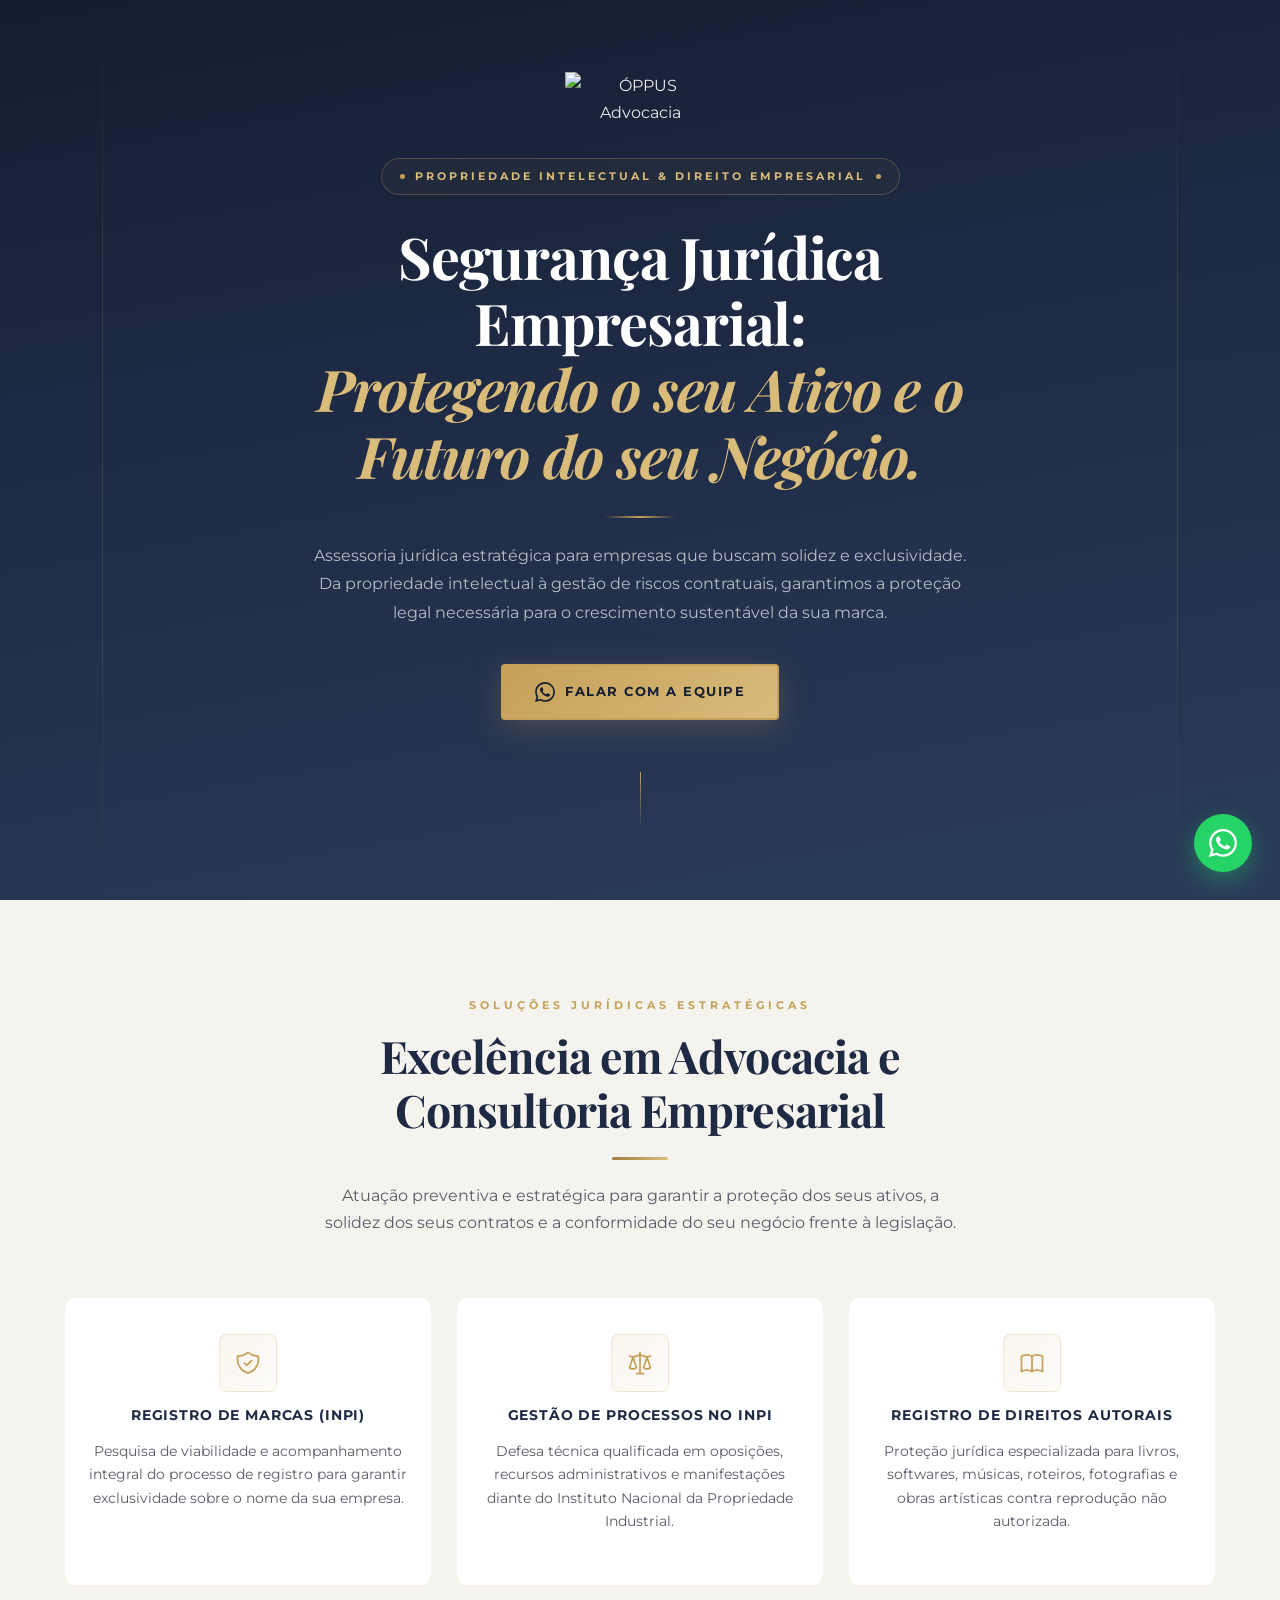
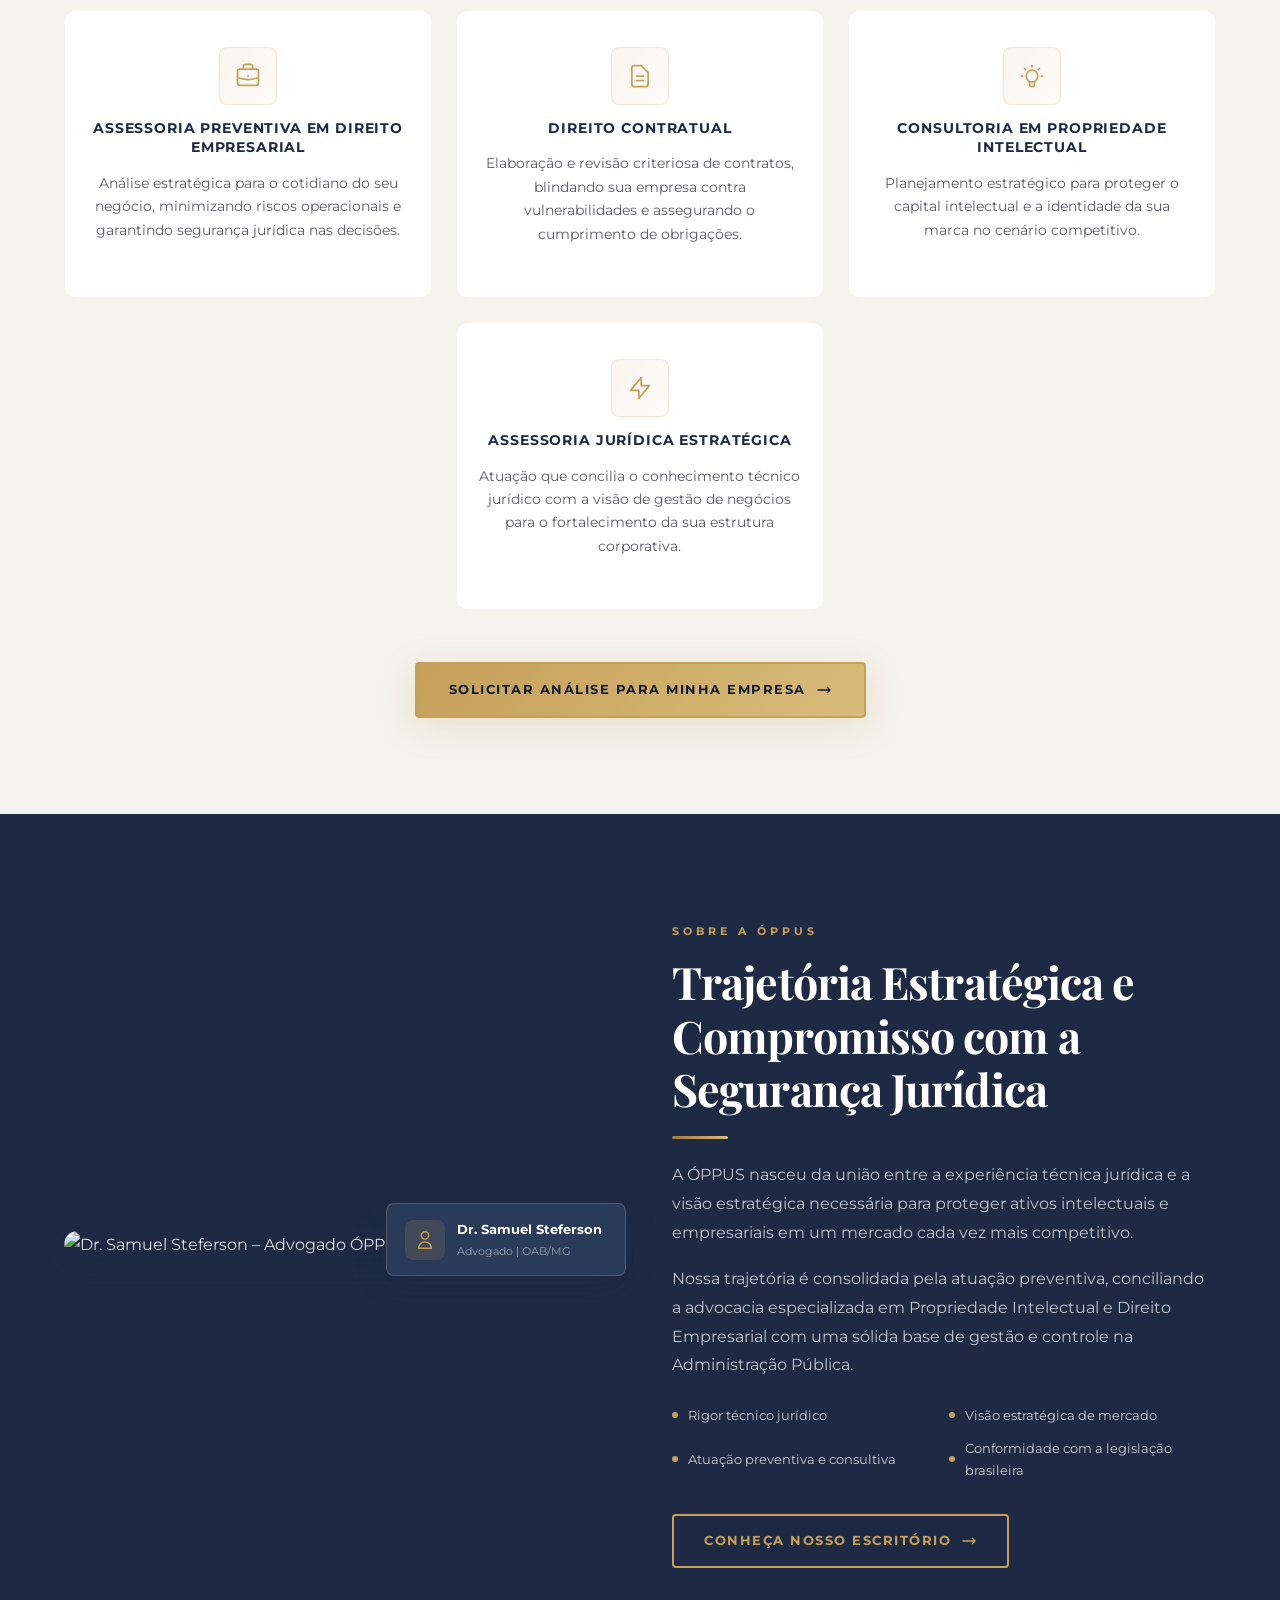
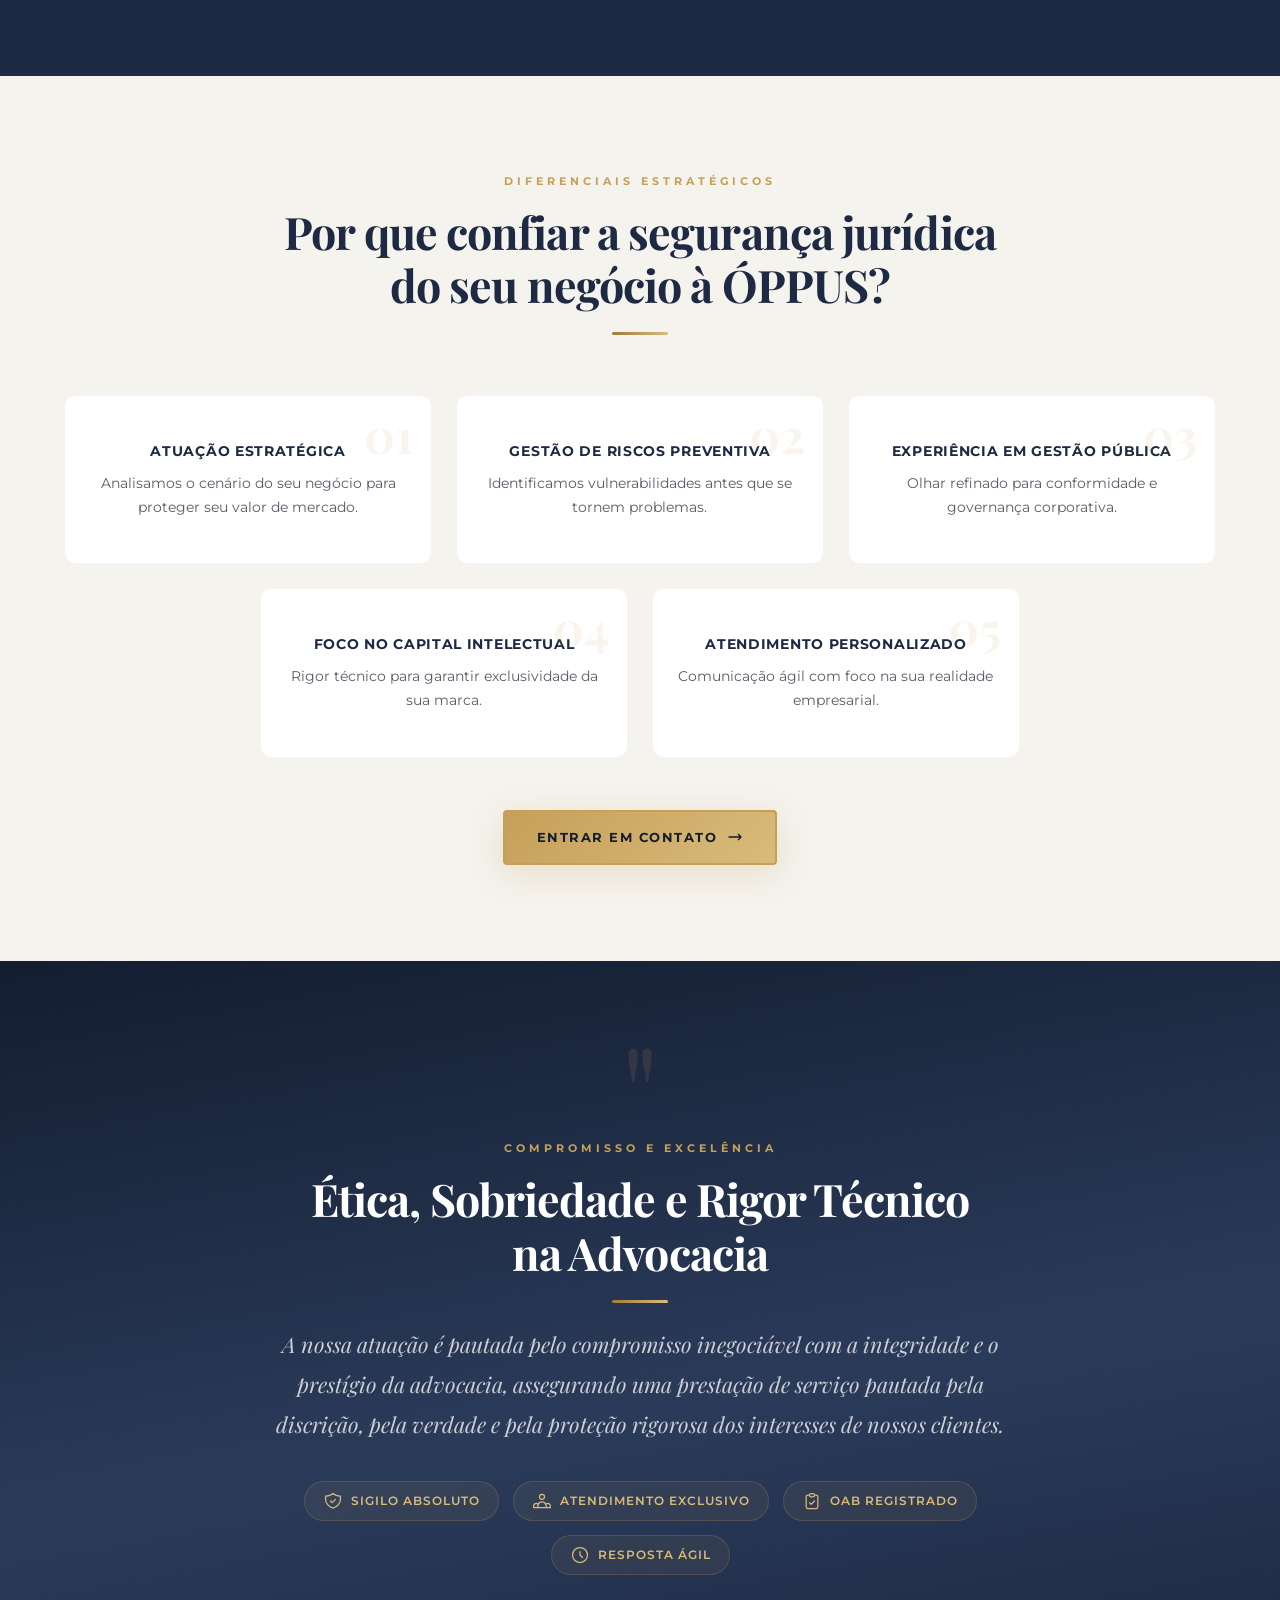
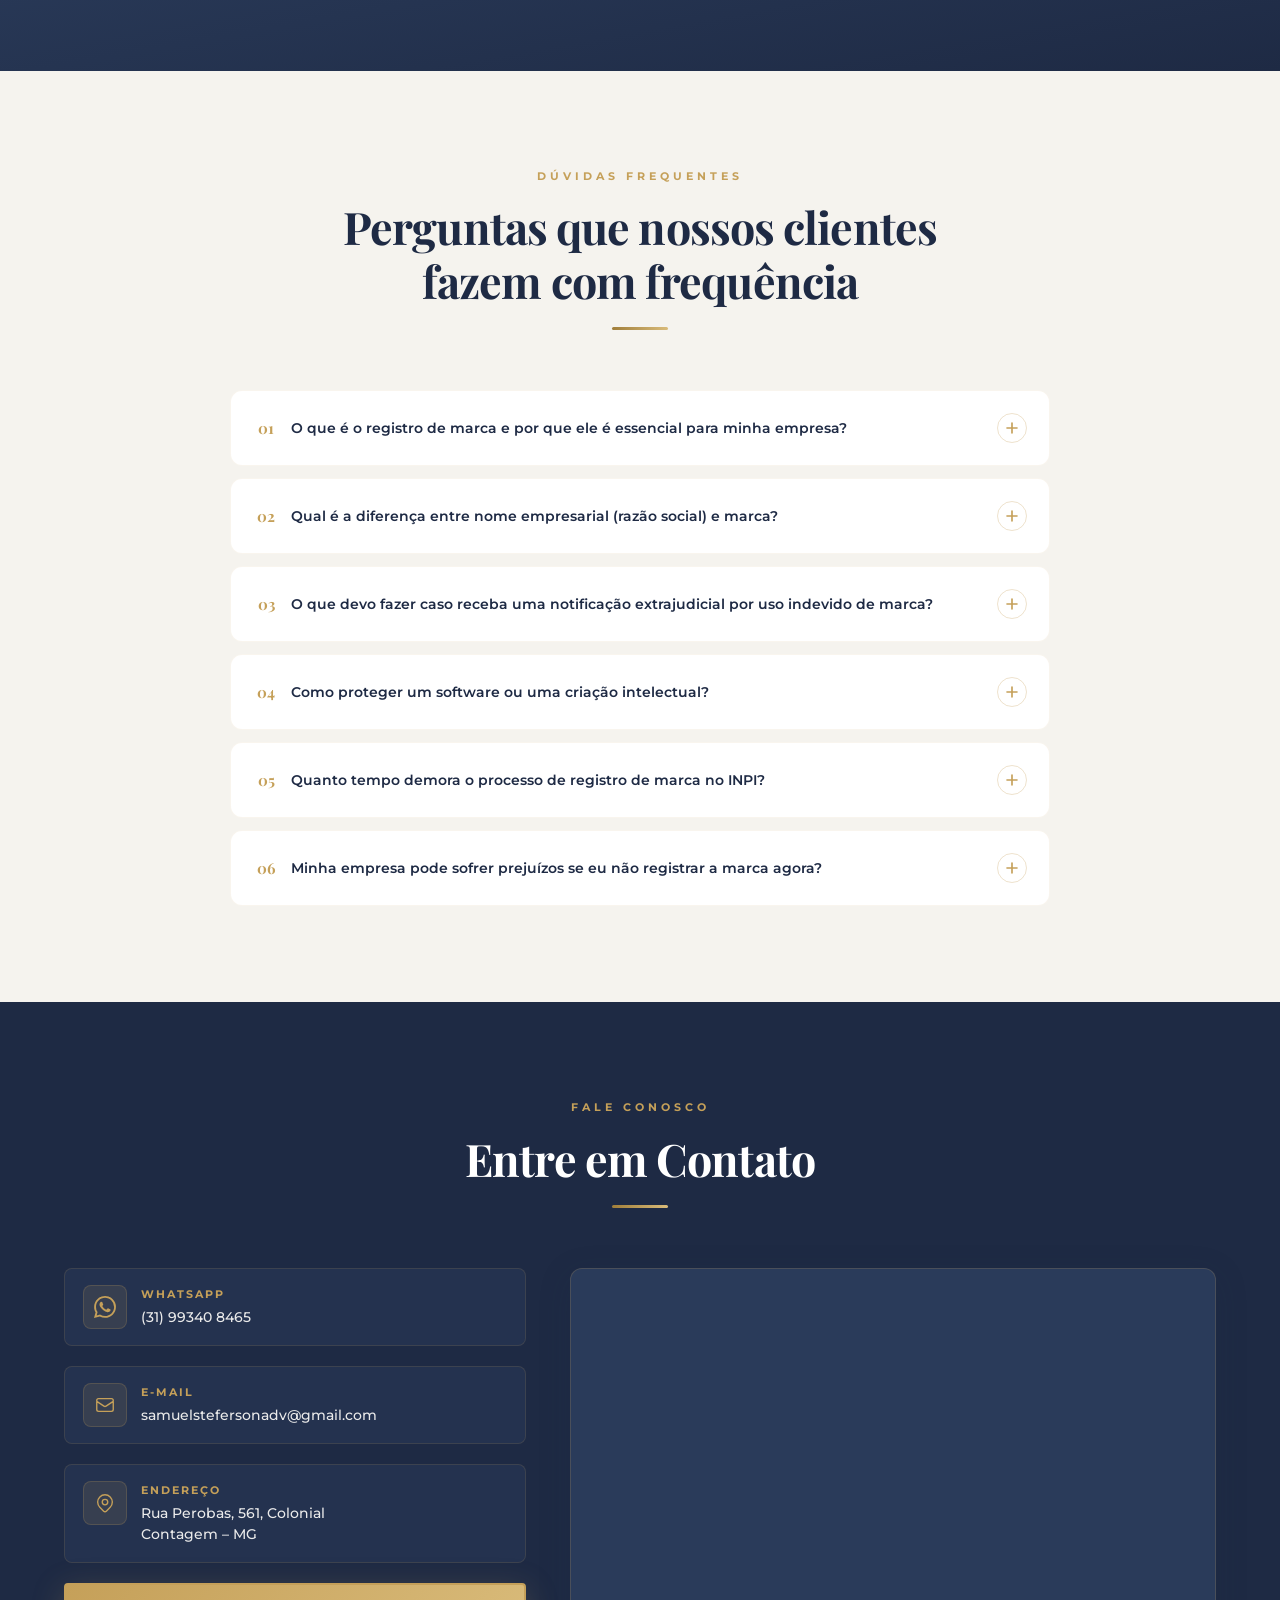
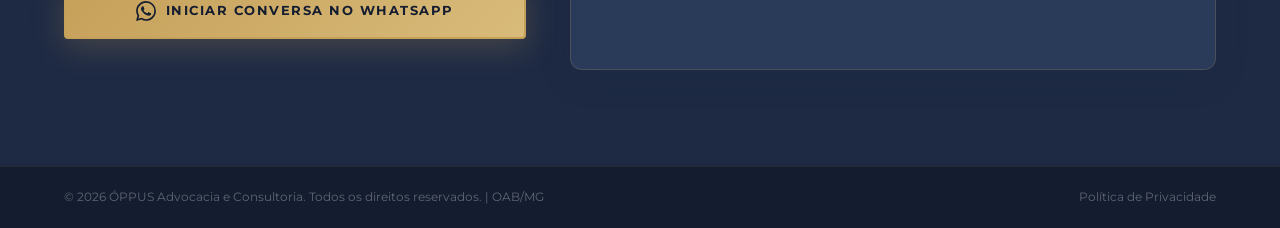
==== index.html @ d626c880 "Add files via upload" ====
<!DOCTYPE html>
<html lang="pt-BR">
<head>
    <meta charset="UTF-8">
    <meta name="viewport" content="width=device-width, initial-scale=1.0">
    <title>ÓPPUS | Advocacia e Consultoria Empresarial</title>
    <meta name="description" content="Assessoria jurídica estratégica para empresas que buscam solidez e exclusividade. Especialistas em Propriedade Intelectual, Registro de Marcas INPI e Direito Empresarial em Contagem - MG.">
    <meta name="keywords" content="advocacia empresarial, registro de marcas INPI, propriedade intelectual, direito contratual, consultoria jurídica, Contagem MG">
    <meta property="og:title" content="ÓPPUS | Advocacia e Consultoria Empresarial">
    <meta property="og:description" content="Segurança jurídica estratégica para empresas. Propriedade Intelectual, Registro de Marcas e Direito Empresarial.">
    <meta property="og:type" content="website">

    <!-- Google Fonts -->
    <link rel="preconnect" href="https://fonts.googleapis.com">
    <link rel="preconnect" href="https://fonts.gstatic.com" crossorigin>
    <link href="https://fonts.googleapis.com/css2?family=Montserrat:wght@300;400;500;600;700;800&family=Playfair+Display:ital,wght@0,400;0,600;0,700;1,400;1,600&display=swap" rel="stylesheet">

    <link rel="stylesheet" href="style.css">
</head>
<body>

    <!-- ══════════════════════════════════════════════ -->
    <!-- DOBRA 1: HERO                                  -->
    <!-- ══════════════════════════════════════════════ -->
    <section id="hero" class="hero-section">
        <!-- Animated Background Particles -->
        <div class="hero-particles">
            <span></span><span></span><span></span><span></span>
            <span></span><span></span><span></span><span></span>
        </div>

        <!-- Decorative Gold Lines -->
        <div class="hero-deco-line hero-deco-left"></div>
        <div class="hero-deco-line hero-deco-right"></div>

        <div class="hero-inner">
            <!-- Logo -->
            <div class="hero-logo-wrap" data-animate="fade-down">
                <img src="assets/logo-gold.png" alt="ÓPPUS Advocacia" class="hero-logo">
            </div>

            <!-- Badge -->
            <div class="hero-badge" data-animate="fade-up" data-delay="100">
                <span class="badge-dot"></span>
                <span>Propriedade Intelectual &amp; Direito Empresarial</span>
                <span class="badge-dot"></span>
            </div>

            <!-- Headline -->
            <h1 class="hero-headline" data-animate="fade-up" data-delay="200">
                Segurança Jurídica Empresarial:<br>
                <em>Protegendo o seu Ativo e o<br>Futuro do seu Negócio.</em>
            </h1>

            <!-- Divider -->
            <div class="hero-divider" data-animate="scale-in" data-delay="350"></div>

            <!-- Subheadline -->
            <p class="hero-sub" data-animate="fade-up" data-delay="400">
                Assessoria jurídica estratégica para empresas que buscam solidez e exclusividade. Da propriedade intelectual à gestão de riscos contratuais, garantimos a proteção legal necessária para o crescimento sustentável da sua marca.
            </p>

            <!-- CTA -->
            <div class="hero-cta-wrap" data-animate="fade-up" data-delay="550">
                <a href="https://api.whatsapp.com/send?phone=5531993408465&text=Olá,%20vim%20pelo%20Google%20e%20gostaria%20de%20falar%20com%20um%20advogado" target="_blank" rel="noopener" class="btn-primary" id="hero-cta">
                    <svg width="20" height="20" viewBox="0 0 24 24" fill="currentColor" xmlns="http://www.w3.org/2000/svg">
                        <path d="M17.472 14.382c-.297-.149-1.758-.867-2.03-.967-.273-.099-.471-.148-.67.15-.197.297-.767.966-.94 1.164-.173.199-.347.223-.644.075-.297-.15-1.255-.463-2.39-1.475-.883-.788-1.48-1.761-1.653-2.059-.173-.297-.018-.458.13-.606.134-.133.298-.347.446-.52.149-.174.198-.298.298-.497.099-.198.05-.371-.025-.52-.075-.149-.669-1.612-.916-2.207-.242-.579-.487-.5-.669-.51-.173-.008-.371-.01-.57-.01-.198 0-.52.074-.792.372-.272.297-1.04 1.016-1.04 2.479 0 1.462 1.065 2.875 1.213 3.074.149.198 2.096 3.2 5.077 4.487.709.306 1.262.489 1.694.625.712.227 1.36.195 1.871.118.571-.085 1.758-.719 2.006-1.413.248-.694.248-1.289.173-1.413-.074-.124-.272-.198-.57-.347m-5.421 7.403h-.004a9.87 9.87 0 01-5.031-1.378l-.361-.214-3.741.982.998-3.648-.235-.374a9.86 9.86 0 01-1.51-5.26c.001-5.45 4.436-9.884 9.888-9.884 2.64 0 5.122 1.03 6.988 2.898a9.825 9.825 0 012.893 6.994c-.003 5.45-4.437 9.884-9.885 9.884m8.413-18.297A11.815 11.815 0 0012.05 0C5.495 0 .16 5.335.157 11.892c0 2.096.547 4.142 1.588 5.945L0 24l6.335-1.662c1.746.953 3.71 1.458 5.705 1.459h.005c6.554 0 11.89-5.335 11.893-11.893a11.821 11.821 0 00-3.48-8.413z"/>
                    </svg>
                    Falar com a equipe
                </a>
            </div>

            <!-- Scroll Indicator -->
            <div class="scroll-indicator" data-animate="fade-up" data-delay="700">
                <div class="scroll-line"></div>
            </div>
        </div>
    </section>

    <!-- ══════════════════════════════════════════════ -->
    <!-- DOBRA 2: SOLUÇÕES JURÍDICAS                   -->
    <!-- ══════════════════════════════════════════════ -->
    <section id="solucoes" class="section-light">
        <div class="container">
            <div class="section-header" data-animate="fade-up">
                <p class="section-eyebrow">Soluções Jurídicas Estratégicas</p>
                <h2 class="section-title dark">Excelência em Advocacia e<br>Consultoria Empresarial</h2>
                <div class="gold-bar centered"></div>
                <p class="section-subtitle dark">
                    Atuação preventiva e estratégica para garantir a proteção dos seus ativos, a solidez dos seus contratos e a conformidade do seu negócio frente à legislação.
                </p>
            </div>

            <div class="cards-grid" data-animate="stagger">
                <!-- Card 1 -->
                <div class="service-card" data-animate="fade-up">
                    <div class="card-icon-wrap">
                        <svg width="28" height="28" viewBox="0 0 24 24" fill="none" stroke="currentColor" stroke-width="1.5">
                            <path stroke-linecap="round" stroke-linejoin="round" d="M9 12l2 2 4-4m5.618-4.016A11.955 11.955 0 0112 2.944a11.955 11.955 0 01-8.618 3.04A12.02 12.02 0 003 9c0 5.591 3.824 10.29 9 11.622 5.176-1.332 9-6.03 9-11.622 0-1.042-.133-2.052-.382-3.016z"/>
                        </svg>
                    </div>
                    <h3 class="card-title">Registro de Marcas (INPI)</h3>
                    <p class="card-text">Pesquisa de viabilidade e acompanhamento integral do processo de registro para garantir exclusividade sobre o nome da sua empresa.</p>
                    <div class="card-footer-line"></div>
                </div>

                <!-- Card 2 -->
                <div class="service-card" data-animate="fade-up">
                    <div class="card-icon-wrap">
                        <svg width="28" height="28" viewBox="0 0 24 24" fill="none" stroke="currentColor" stroke-width="1.5">
                            <path stroke-linecap="round" stroke-linejoin="round" d="M3 6l3 1m0 0l-3 9a5.002 5.002 0 006.001 0M6 7l3 9M6 7l6-2m6 2l3-1m-3 1l-3 9a5.002 5.002 0 006.001 0M18 7l3 9m-3-9l-6-2m0-2v2m0 16V5m0 16H9m3 0h3"/>
                        </svg>
                    </div>
                    <h3 class="card-title">Gestão de Processos no INPI</h3>
                    <p class="card-text">Defesa técnica qualificada em oposições, recursos administrativos e manifestações diante do Instituto Nacional da Propriedade Industrial.</p>
                    <div class="card-footer-line"></div>
                </div>

                <!-- Card 3 -->
                <div class="service-card" data-animate="fade-up">
                    <div class="card-icon-wrap">
                        <svg width="28" height="28" viewBox="0 0 24 24" fill="none" stroke="currentColor" stroke-width="1.5">
                            <path stroke-linecap="round" stroke-linejoin="round" d="M12 6.253v13m0-13C10.832 5.477 9.246 5 7.5 5S4.168 5.477 3 6.253v13C4.168 18.477 5.754 18 7.5 18s3.332.477 4.5 1.253m0-13C13.168 5.477 14.754 5 16.5 5c1.747 0 3.332.477 4.5 1.253v13C19.832 18.477 18.247 18 16.5 18c-1.746 0-3.332.477-4.5 1.253"/>
                        </svg>
                    </div>
                    <h3 class="card-title">Registro de Direitos Autorais</h3>
                    <p class="card-text">Proteção jurídica especializada para livros, softwares, músicas, roteiros, fotografias e obras artísticas contra reprodução não autorizada.</p>
                    <div class="card-footer-line"></div>
                </div>

                <!-- Card 4 -->
                <div class="service-card" data-animate="fade-up">
                    <div class="card-icon-wrap">
                        <svg width="28" height="28" viewBox="0 0 24 24" fill="none" stroke="currentColor" stroke-width="1.5">
                            <path stroke-linecap="round" stroke-linejoin="round" d="M21 13.255A23.931 23.931 0 0112 15c-3.183 0-6.22-.62-9-1.745M16 6V4a2 2 0 00-2-2h-4a2 2 0 00-2 2v2m4 6h.01M5 20h14a2 2 0 002-2V8a2 2 0 00-2-2H5a2 2 0 00-2 2v10a2 2 0 002 2z"/>
                        </svg>
                    </div>
                    <h3 class="card-title">Assessoria Preventiva em Direito Empresarial</h3>
                    <p class="card-text">Análise estratégica para o cotidiano do seu negócio, minimizando riscos operacionais e garantindo segurança jurídica nas decisões.</p>
                    <div class="card-footer-line"></div>
                </div>

                <!-- Card 5 -->
                <div class="service-card" data-animate="fade-up">
                    <div class="card-icon-wrap">
                        <svg width="28" height="28" viewBox="0 0 24 24" fill="none" stroke="currentColor" stroke-width="1.5">
                            <path stroke-linecap="round" stroke-linejoin="round" d="M9 12h6m-6 4h6m2 5H7a2 2 0 01-2-2V5a2 2 0 012-2h5.586a1 1 0 01.707.293l5.414 5.414a1 1 0 01.293.707V19a2 2 0 01-2 2z"/>
                        </svg>
                    </div>
                    <h3 class="card-title">Direito Contratual</h3>
                    <p class="card-text">Elaboração e revisão criteriosa de contratos, blindando sua empresa contra vulnerabilidades e assegurando o cumprimento de obrigações.</p>
                    <div class="card-footer-line"></div>
                </div>

                <!-- Card 6 -->
                <div class="service-card" data-animate="fade-up">
                    <div class="card-icon-wrap">
                        <svg width="28" height="28" viewBox="0 0 24 24" fill="none" stroke="currentColor" stroke-width="1.5">
                            <path stroke-linecap="round" stroke-linejoin="round" d="M9.663 17h4.673M12 3v1m6.364 1.636l-.707.707M21 12h-1M4 12H3m3.343-5.657l-.707-.707m2.828 9.9a5 5 0 117.072 0l-.548.547A3.374 3.374 0 0014 18.469V19a2 2 0 11-4 0v-.531c0-.895-.356-1.754-.988-2.386l-.548-.547z"/>
                        </svg>
                    </div>
                    <h3 class="card-title">Consultoria em Propriedade Intelectual</h3>
                    <p class="card-text">Planejamento estratégico para proteger o capital intelectual e a identidade da sua marca no cenário competitivo.</p>
                    <div class="card-footer-line"></div>
                </div>

                <!-- Card 7 -->
                <div class="service-card service-card--wide" data-animate="fade-up">
                    <div class="card-icon-wrap">
                        <svg width="28" height="28" viewBox="0 0 24 24" fill="none" stroke="currentColor" stroke-width="1.5">
                            <path stroke-linecap="round" stroke-linejoin="round" d="M13 10V3L4 14h7v7l9-11h-7z"/>
                        </svg>
                    </div>
                    <h3 class="card-title">Assessoria Jurídica Estratégica</h3>
                    <p class="card-text">Atuação que concilia o conhecimento técnico jurídico com a visão de gestão de negócios para o fortalecimento da sua estrutura corporativa.</p>
                    <div class="card-footer-line"></div>
                </div>
            </div>

            <!-- CTA -->
            <div class="section-cta" data-animate="fade-up">
                <a href="https://api.whatsapp.com/send?phone=5531993408465&text=Olá,%20vim%20pelo%20Google%20e%20gostaria%20de%20falar%20com%20um%20advogado" target="_blank" rel="noopener" class="btn-primary" id="solucoes-cta">
                    Solicitar análise para minha empresa
                    <svg width="16" height="16" viewBox="0 0 24 24" fill="none" stroke="currentColor" stroke-width="2">
                        <path stroke-linecap="round" stroke-linejoin="round" d="M17 8l4 4m0 0l-4 4m4-4H3"/>
                    </svg>
                </a>
            </div>
        </div>
    </section>

    <!-- ══════════════════════════════════════════════ -->
    <!-- DOBRA 3: SOBRE A ÓPPUS                        -->
    <!-- ══════════════════════════════════════════════ -->
    <section id="sobre" class="section-dark">
        <div class="container">
            <div class="about-grid">
                <!-- Image Column -->
                <div class="about-image-col" data-animate="fade-right">
                    <div class="about-image-frame">
                        <img src="assets/advogado.jpeg" alt="Dr. Samuel Steferson – Advogado ÓPPUS" class="about-image">
                        <div class="about-image-overlay"></div>
                        <!-- Gold corner decorations -->
                        <div class="corner-deco corner-tl"></div>
                        <div class="corner-deco corner-br"></div>
                    </div>
                    <!-- Floating stat card -->
                    <div class="about-stat-card">
                        <div class="stat-icon">
                            <svg width="22" height="22" viewBox="0 0 24 24" fill="none" stroke="currentColor" stroke-width="1.5">
                                <path stroke-linecap="round" stroke-linejoin="round" d="M16 7a4 4 0 11-8 0 4 4 0 018 0zM12 14a7 7 0 00-7 7h14a7 7 0 00-7-7z"/>
                            </svg>
                        </div>
                        <div>
                            <strong>Dr. Samuel Steferson</strong>
                            <span>Advogado | OAB/MG</span>
                        </div>
                    </div>
                </div>

                <!-- Text Column -->
                <div class="about-text-col" data-animate="fade-left">
                    <p class="section-eyebrow gold">Sobre a ÓPPUS</p>
                    <h2 class="section-title light">Trajetória Estratégica e Compromisso com a Segurança Jurídica</h2>
                    <div class="gold-bar"></div>
                    <p class="body-text light">
                        A ÓPPUS nasceu da união entre a experiência técnica jurídica e a visão estratégica necessária para proteger ativos intelectuais e empresariais em um mercado cada vez mais competitivo.
                    </p>
                    <p class="body-text light">
                        Nossa trajetória é consolidada pela atuação preventiva, conciliando a advocacia especializada em Propriedade Intelectual e Direito Empresarial com uma sólida base de gestão e controle na Administração Pública.
                    </p>

                    <!-- Pillars -->
                    <div class="about-pillars">
                        <div class="pillar-item">
                            <div class="pillar-dot"></div>
                            <span>Rigor técnico jurídico</span>
                        </div>
                        <div class="pillar-item">
                            <div class="pillar-dot"></div>
                            <span>Visão estratégica de mercado</span>
                        </div>
                        <div class="pillar-item">
                            <div class="pillar-dot"></div>
                            <span>Atuação preventiva e consultiva</span>
                        </div>
                        <div class="pillar-item">
                            <div class="pillar-dot"></div>
                            <span>Conformidade com a legislação brasileira</span>
                        </div>
                    </div>

                    <a href="https://api.whatsapp.com/send?phone=5531993408465&text=Olá,%20vim%20pelo%20Google%20e%20gostaria%20de%20falar%20com%20um%20advogado" target="_blank" rel="noopener" class="btn-outline" id="sobre-cta">
                        Conheça nosso escritório
                        <svg width="16" height="16" viewBox="0 0 24 24" fill="none" stroke="currentColor" stroke-width="2">
                            <path stroke-linecap="round" stroke-linejoin="round" d="M17 8l4 4m0 0l-4 4m4-4H3"/>
                        </svg>
                    </a>
                </div>
            </div>
        </div>
    </section>

    <!-- ══════════════════════════════════════════════ -->
    <!-- DOBRA 4: DIFERENCIAIS                         -->
    <!-- ══════════════════════════════════════════════ -->
    <section id="diferenciais" class="section-light">
        <div class="container">
            <div class="section-header" data-animate="fade-up">
                <p class="section-eyebrow">Diferenciais Estratégicos</p>
                <h2 class="section-title dark">Por que confiar a segurança jurídica<br>do seu negócio à ÓPPUS?</h2>
                <div class="gold-bar centered"></div>
            </div>

            <div class="diff-grid" data-animate="stagger">
                <div class="diff-card" data-animate="fade-up">
                    <div class="diff-number">01</div>
                    <div class="diff-content">
                        <h3 class="diff-title">Atuação Estratégica</h3>
                        <p class="diff-text">Analisamos o cenário do seu negócio para proteger seu valor de mercado.</p>
                    </div>
                    <div class="diff-bar"></div>
                </div>

                <div class="diff-card" data-animate="fade-up">
                    <div class="diff-number">02</div>
                    <div class="diff-content">
                        <h3 class="diff-title">Gestão de Riscos Preventiva</h3>
                        <p class="diff-text">Identificamos vulnerabilidades antes que se tornem problemas.</p>
                    </div>
                    <div class="diff-bar"></div>
                </div>

                <div class="diff-card" data-animate="fade-up">
                    <div class="diff-number">03</div>
                    <div class="diff-content">
                        <h3 class="diff-title">Experiência em Gestão Pública</h3>
                        <p class="diff-text">Olhar refinado para conformidade e governança corporativa.</p>
                    </div>
                    <div class="diff-bar"></div>
                </div>

                <div class="diff-card" data-animate="fade-up">
                    <div class="diff-number">04</div>
                    <div class="diff-content">
                        <h3 class="diff-title">Foco no Capital Intelectual</h3>
                        <p class="diff-text">Rigor técnico para garantir exclusividade da sua marca.</p>
                    </div>
                    <div class="diff-bar"></div>
                </div>

                <div class="diff-card" data-animate="fade-up">
                    <div class="diff-number">05</div>
                    <div class="diff-content">
                        <h3 class="diff-title">Atendimento Personalizado</h3>
                        <p class="diff-text">Comunicação ágil com foco na sua realidade empresarial.</p>
                    </div>
                    <div class="diff-bar"></div>
                </div>
            </div>

            <div class="section-cta" data-animate="fade-up">
                <a href="https://api.whatsapp.com/send?phone=5531993408465&text=Olá,%20vim%20pelo%20Google%20e%20gostaria%20de%20falar%20com%20um%20advogado" target="_blank" rel="noopener" class="btn-primary" id="diff-cta">
                    Entrar em contato
                    <svg width="16" height="16" viewBox="0 0 24 24" fill="none" stroke="currentColor" stroke-width="2">
                        <path stroke-linecap="round" stroke-linejoin="round" d="M17 8l4 4m0 0l-4 4m4-4H3"/>
                    </svg>
                </a>
            </div>
        </div>
    </section>

    <!-- ══════════════════════════════════════════════ -->
    <!-- DOBRA 5: COMPROMISSO                          -->
    <!-- ══════════════════════════════════════════════ -->
    <section id="compromisso" class="section-dark section-compromisso">
        <div class="compromisso-bg-deco">
            <img src="assets/logo-gold.png" alt="" class="compromisso-watermark" aria-hidden="true">
        </div>
        <div class="container">
            <div class="compromisso-inner" data-animate="fade-up">
                <div class="quote-marks">"</div>
                <p class="section-eyebrow gold">Compromisso e Excelência</p>
                <h2 class="section-title light">Ética, Sobriedade e Rigor Técnico<br>na Advocacia</h2>
                <div class="gold-bar centered"></div>
                <p class="compromisso-quote">
                    A nossa atuação é pautada pelo compromisso inegociável com a integridade e o prestígio da advocacia, assegurando uma prestação de serviço pautada pela discrição, pela verdade e pela proteção rigorosa dos interesses de nossos clientes.
                </p>

                <!-- Trust Badges -->
                <div class="trust-badges">
                    <div class="trust-badge">
                        <svg width="20" height="20" viewBox="0 0 24 24" fill="none" stroke="currentColor" stroke-width="1.5">
                            <path stroke-linecap="round" stroke-linejoin="round" d="M9 12l2 2 4-4m5.618-4.016A11.955 11.955 0 0112 2.944a11.955 11.955 0 01-8.618 3.04A12.02 12.02 0 003 9c0 5.591 3.824 10.29 9 11.622 5.176-1.332 9-6.03 9-11.622 0-1.042-.133-2.052-.382-3.016z"/>
                        </svg>
                        <span>Sigilo Absoluto</span>
                    </div>
                    <div class="trust-badge">
                        <svg width="20" height="20" viewBox="0 0 24 24" fill="none" stroke="currentColor" stroke-width="1.5">
                            <path stroke-linecap="round" stroke-linejoin="round" d="M17 20h5v-2a3 3 0 00-5.356-1.857M17 20H7m10 0v-2c0-.656-.126-1.283-.356-1.857M7 20H2v-2a3 3 0 015.356-1.857M7 20v-2c0-.656.126-1.283.356-1.857m0 0a5.002 5.002 0 019.288 0M15 7a3 3 0 11-6 0 3 3 0 016 0z"/>
                        </svg>
                        <span>Atendimento Exclusivo</span>
                    </div>
                    <div class="trust-badge">
                        <svg width="20" height="20" viewBox="0 0 24 24" fill="none" stroke="currentColor" stroke-width="1.5">
                            <path stroke-linecap="round" stroke-linejoin="round" d="M9 5H7a2 2 0 00-2 2v12a2 2 0 002 2h10a2 2 0 002-2V7a2 2 0 00-2-2h-2M9 5a2 2 0 002 2h2a2 2 0 002-2M9 5a2 2 0 012-2h2a2 2 0 012 2m-6 9l2 2 4-4"/>
                        </svg>
                        <span>OAB Registrado</span>
                    </div>
                    <div class="trust-badge">
                        <svg width="20" height="20" viewBox="0 0 24 24" fill="none" stroke="currentColor" stroke-width="1.5">
                            <path stroke-linecap="round" stroke-linejoin="round" d="M12 8v4l3 3m6-3a9 9 0 11-18 0 9 9 0 0118 0z"/>
                        </svg>
                        <span>Resposta Ágil</span>
                    </div>
                </div>
            </div>
        </div>
    </section>

    <!-- ══════════════════════════════════════════════ -->
    <!-- DOBRA 6: FAQ                                   -->
    <!-- ══════════════════════════════════════════════ -->
    <section id="faq" class="section-light">
        <div class="container">
            <div class="section-header" data-animate="fade-up">
                <p class="section-eyebrow">Dúvidas Frequentes</p>
                <h2 class="section-title dark">Perguntas que nossos clientes<br>fazem com frequência</h2>
                <div class="gold-bar centered"></div>
            </div>

            <div class="faq-layout" data-animate="fade-up">
                <div class="faq-list">
                    <!-- FAQ 1 -->
                    <div class="faq-item" id="faq-1">
                        <button class="faq-trigger" aria-expanded="false" aria-controls="faq-body-1">
                            <span class="faq-num">01</span>
                            <span class="faq-question">O que é o registro de marca e por que ele é essencial para minha empresa?</span>
                            <span class="faq-icon" aria-hidden="true">
                                <svg width="20" height="20" viewBox="0 0 24 24" fill="none" stroke="currentColor" stroke-width="2">
                                    <path stroke-linecap="round" stroke-linejoin="round" d="M12 6v12m6-6H6"/>
                                </svg>
                            </span>
                        </button>
                        <div class="faq-body" id="faq-body-1" role="region">
                            <p>O registro de marca no INPI é a única forma de garantir a propriedade exclusiva do seu nome ou logotipo, evitando que terceiros utilizem a sua marca indevidamente e trazendo segurança jurídica para o seu negócio.</p>
                        </div>
                    </div>

                    <!-- FAQ 2 -->
                    <div class="faq-item" id="faq-2">
                        <button class="faq-trigger" aria-expanded="false" aria-controls="faq-body-2">
                            <span class="faq-num">02</span>
                            <span class="faq-question">Qual é a diferença entre nome empresarial (razão social) e marca?</span>
                            <span class="faq-icon" aria-hidden="true">
                                <svg width="20" height="20" viewBox="0 0 24 24" fill="none" stroke="currentColor" stroke-width="2">
                                    <path stroke-linecap="round" stroke-linejoin="round" d="M12 6v12m6-6H6"/>
                                </svg>
                            </span>
                        </button>
                        <div class="faq-body" id="faq-body-2" role="region">
                            <p>O nome empresarial protege sua empresa como entidade na Junta Comercial, mas não garante exclusividade sobre o uso do nome como marca de produtos ou serviços. O registro no INPI é o que confere o direito de uso exclusivo em todo o território nacional.</p>
                        </div>
                    </div>

                    <!-- FAQ 3 -->
                    <div class="faq-item" id="faq-3">
                        <button class="faq-trigger" aria-expanded="false" aria-controls="faq-body-3">
                            <span class="faq-num">03</span>
                            <span class="faq-question">O que devo fazer caso receba uma notificação extrajudicial por uso indevido de marca?</span>
                            <span class="faq-icon" aria-hidden="true">
                                <svg width="20" height="20" viewBox="0 0 24 24" fill="none" stroke="currentColor" stroke-width="2">
                                    <path stroke-linecap="round" stroke-linejoin="round" d="M12 6v12m6-6H6"/>
                                </svg>
                            </span>
                        </button>
                        <div class="faq-body" id="faq-body-3" role="region">
                            <p>É fundamental buscar uma análise técnica imediata de um advogado especialista em Propriedade Intelectual. A defesa estratégica é crucial para avaliar a viabilidade do registro e definir os próximos passos, evitando danos financeiros ou a perda da marca.</p>
                        </div>
                    </div>

                    <!-- FAQ 4 -->
                    <div class="faq-item" id="faq-4">
                        <button class="faq-trigger" aria-expanded="false" aria-controls="faq-body-4">
                            <span class="faq-num">04</span>
                            <span class="faq-question">Como proteger um software ou uma criação intelectual?</span>
                            <span class="faq-icon" aria-hidden="true">
                                <svg width="20" height="20" viewBox="0 0 24 24" fill="none" stroke="currentColor" stroke-width="2">
                                    <path stroke-linecap="round" stroke-linejoin="round" d="M12 6v12m6-6H6"/>
                                </svg>
                            </span>
                        </button>
                        <div class="faq-body" id="faq-body-4" role="region">
                            <p>Além do registro de marcas, oferecemos assessoria para o registro de direitos autorais de obras artísticas, softwares e outros ativos intangíveis, garantindo que a sua inovação esteja legalmente protegida.</p>
                        </div>
                    </div>

                    <!-- FAQ 5 -->
                    <div class="faq-item" id="faq-5">
                        <button class="faq-trigger" aria-expanded="false" aria-controls="faq-body-5">
                            <span class="faq-num">05</span>
                            <span class="faq-question">Quanto tempo demora o processo de registro de marca no INPI?</span>
                            <span class="faq-icon" aria-hidden="true">
                                <svg width="20" height="20" viewBox="0 0 24 24" fill="none" stroke="currentColor" stroke-width="2">
                                    <path stroke-linecap="round" stroke-linejoin="round" d="M12 6v12m6-6H6"/>
                                </svg>
                            </span>
                        </button>
                        <div class="faq-body" id="faq-body-5" role="region">
                            <p>O trâmite administrativo possui etapas específicas e prazos regulamentados. O acompanhamento constante por um escritório especializado é essencial para monitorar o andamento, responder a possíveis oposições e garantir que nenhum prazo seja perdido.</p>
                        </div>
                    </div>

                    <!-- FAQ 6 -->
                    <div class="faq-item" id="faq-6">
                        <button class="faq-trigger" aria-expanded="false" aria-controls="faq-body-6">
                            <span class="faq-num">06</span>
                            <span class="faq-question">Minha empresa pode sofrer prejuízos se eu não registrar a marca agora?</span>
                            <span class="faq-icon" aria-hidden="true">
                                <svg width="20" height="20" viewBox="0 0 24 24" fill="none" stroke="currentColor" stroke-width="2">
                                    <path stroke-linecap="round" stroke-linejoin="round" d="M12 6v12m6-6H6"/>
                                </svg>
                            </span>
                        </button>
                        <div class="faq-body" id="faq-body-6" role="region">
                            <p>Sim. Sem o registro, você corre o risco de ser impedido de utilizar a sua marca por decisão judicial ou administrativa, além de perder todo o investimento feito em marketing e branding ao ter de mudar o nome do seu negócio repentinamente.</p>
                        </div>
                    </div>
                </div>
            </div>
        </div>
    </section>

    <!-- ══════════════════════════════════════════════ -->
    <!-- DOBRA 7: CONTATO                              -->
    <!-- ══════════════════════════════════════════════ -->
    <section id="contato" class="section-dark">
        <div class="container">
            <div class="section-header" data-animate="fade-up">
                <p class="section-eyebrow gold">Fale Conosco</p>
                <h2 class="section-title light">Entre em Contato</h2>
                <div class="gold-bar centered"></div>
            </div>

            <div class="contato-grid" data-animate="fade-up">
                <!-- Contact Info -->
                <div class="contato-info">
                    <div class="contact-item">
                        <div class="contact-icon">
                            <svg width="22" height="22" viewBox="0 0 24 24" fill="currentColor">
                                <path d="M17.472 14.382c-.297-.149-1.758-.867-2.03-.967-.273-.099-.471-.148-.67.15-.197.297-.767.966-.94 1.164-.173.199-.347.223-.644.075-.297-.15-1.255-.463-2.39-1.475-.883-.788-1.48-1.761-1.653-2.059-.173-.297-.018-.458.13-.606.134-.133.298-.347.446-.52.149-.174.198-.298.298-.497.099-.198.05-.371-.025-.52-.075-.149-.669-1.612-.916-2.207-.242-.579-.487-.5-.669-.51-.173-.008-.371-.01-.57-.01-.198 0-.52.074-.792.372-.272.297-1.04 1.016-1.04 2.479 0 1.462 1.065 2.875 1.213 3.074.149.198 2.096 3.2 5.077 4.487.709.306 1.262.489 1.694.625.712.227 1.36.195 1.871.118.571-.085 1.758-.719 2.006-1.413.248-.694.248-1.289.173-1.413-.074-.124-.272-.198-.57-.347m-5.421 7.403h-.004a9.87 9.87 0 01-5.031-1.378l-.361-.214-3.741.982.998-3.648-.235-.374a9.86 9.86 0 01-1.51-5.26c.001-5.45 4.436-9.884 9.888-9.884 2.64 0 5.122 1.03 6.988 2.898a9.825 9.825 0 012.893 6.994c-.003 5.45-4.437 9.884-9.885 9.884m8.413-18.297A11.815 11.815 0 0012.05 0C5.495 0 .16 5.335.157 11.892c0 2.096.547 4.142 1.588 5.945L0 24l6.335-1.662c1.746.953 3.71 1.458 5.705 1.459h.005c6.554 0 11.89-5.335 11.893-11.893a11.821 11.821 0 00-3.48-8.413z"/>
                            </svg>
                        </div>
                        <div class="contact-details">
                            <span class="contact-label">WhatsApp</span>
                            <a href="https://api.whatsapp.com/send?phone=5531993408465&text=Olá,%20vim%20pelo%20Google%20e%20gostaria%20de%20falar%20com%20um%20advogado" target="_blank" rel="noopener" class="contact-value">(31) 99340 8465</a>
                        </div>
                    </div>

                    <div class="contact-item">
                        <div class="contact-icon">
                            <svg width="22" height="22" viewBox="0 0 24 24" fill="none" stroke="currentColor" stroke-width="1.5">
                                <path stroke-linecap="round" stroke-linejoin="round" d="M3 8l7.89 5.26a2 2 0 002.22 0L21 8M5 19h14a2 2 0 002-2V7a2 2 0 00-2-2H5a2 2 0 00-2 2v10a2 2 0 002 2z"/>
                            </svg>
                        </div>
                        <div class="contact-details">
                            <span class="contact-label">E-mail</span>
                            <a href="mailto:samuelstefersonadv@gmail.com" class="contact-value">samuelstefersonadv@gmail.com</a>
                        </div>
                    </div>

                    <div class="contact-item">
                        <div class="contact-icon">
                            <svg width="22" height="22" viewBox="0 0 24 24" fill="none" stroke="currentColor" stroke-width="1.5">
                                <path stroke-linecap="round" stroke-linejoin="round" d="M17.657 16.657L13.414 20.9a1.998 1.998 0 01-2.827 0l-4.244-4.243a8 8 0 1111.314 0z"/>
                                <path stroke-linecap="round" stroke-linejoin="round" d="M15 11a3 3 0 11-6 0 3 3 0 016 0z"/>
                            </svg>
                        </div>
                        <div class="contact-details">
                            <span class="contact-label">Endereço</span>
                            <a href="https://www.google.com/maps/search/?api=1&query=Rua+Perobas,+561,+Colonial,+Contagem+-+MG" target="_blank" rel="noopener" class="contact-value">Rua Perobas, 561, Colonial<br>Contagem – MG</a>
                        </div>
                    </div>

                    <a href="https://api.whatsapp.com/send?phone=5531993408465&text=Olá,%20vim%20pelo%20Google%20e%20gostaria%20de%20falar%20com%20um%20advogado" target="_blank" rel="noopener" class="btn-primary" id="contato-cta">
                        <svg width="20" height="20" viewBox="0 0 24 24" fill="currentColor">
                            <path d="M17.472 14.382c-.297-.149-1.758-.867-2.03-.967-.273-.099-.471-.148-.67.15-.197.297-.767.966-.94 1.164-.173.199-.347.223-.644.075-.297-.15-1.255-.463-2.39-1.475-.883-.788-1.48-1.761-1.653-2.059-.173-.297-.018-.458.13-.606.134-.133.298-.347.446-.52.149-.174.198-.298.298-.497.099-.198.05-.371-.025-.52-.075-.149-.669-1.612-.916-2.207-.242-.579-.487-.5-.669-.51-.173-.008-.371-.01-.57-.01-.198 0-.52.074-.792.372-.272.297-1.04 1.016-1.04 2.479 0 1.462 1.065 2.875 1.213 3.074.149.198 2.096 3.2 5.077 4.487.709.306 1.262.489 1.694.625.712.227 1.36.195 1.871.118.571-.085 1.758-.719 2.006-1.413.248-.694.248-1.289.173-1.413-.074-.124-.272-.198-.57-.347m-5.421 7.403h-.004a9.87 9.87 0 01-5.031-1.378l-.361-.214-3.741.982.998-3.648-.235-.374a9.86 9.86 0 01-1.51-5.26c.001-5.45 4.436-9.884 9.888-9.884 2.64 0 5.122 1.03 6.988 2.898a9.825 9.825 0 012.893 6.994c-.003 5.45-4.437 9.884-9.885 9.884m8.413-18.297A11.815 11.815 0 0012.05 0C5.495 0 .16 5.335.157 11.892c0 2.096.547 4.142 1.588 5.945L0 24l6.335-1.662c1.746.953 3.71 1.458 5.705 1.459h.005c6.554 0 11.89-5.335 11.893-11.893a11.821 11.821 0 00-3.48-8.413z"/>
                        </svg>
                        Iniciar Conversa no WhatsApp
                    </a>
                </div>

                <!-- Map -->
                <div class="contato-map">
                    <iframe
                        title="Localização ÓPPUS – Rua Perobas, 561, Colonial, Contagem – MG"
                        src="https://maps.google.com/maps?q=Rua+Perobas+561+Colonial+Contagem+MG+Brasil&output=embed&z=15"
                        width="100%"
                        height="100%"
                        style="border:0;"
                        allowfullscreen=""
                        loading="lazy"
                        referrerpolicy="no-referrer-when-downgrade">
                    </iframe>
                </div>
            </div>
        </div>
    </section>

    <!-- ══════════════════════════════════════════════ -->
    <!-- FOOTER                                        -->
    <!-- ══════════════════════════════════════════════ -->
    <footer id="footer">
        <div class="footer-bottom footer-only">
            <div class="container">
                <div class="footer-bottom-inner">
                    <p>© 2026 ÓPPUS Advocacia e Consultoria. Todos os direitos reservados. | OAB/MG</p>
                    <div class="footer-bottom-links">
                        <a href="politica-de-privacidade.html">Política de Privacidade</a>
                    </div>
                </div>
            </div>
        </div>
    </footer>

    <!-- WhatsApp Floating Button -->
    <a href="https://api.whatsapp.com/send?phone=5531993408465&text=Olá,%20vim%20pelo%20Google%20e%20gostaria%20de%20falar%20com%20um%20advogado"
       target="_blank" rel="noopener"
       class="whatsapp-float"
       id="whatsapp-float"
       aria-label="Falar pelo WhatsApp">
        <svg width="28" height="28" viewBox="0 0 24 24" fill="currentColor">
            <path d="M17.472 14.382c-.297-.149-1.758-.867-2.03-.967-.273-.099-.471-.148-.67.15-.197.297-.767.966-.94 1.164-.173.199-.347.223-.644.075-.297-.15-1.255-.463-2.39-1.475-.883-.788-1.48-1.761-1.653-2.059-.173-.297-.018-.458.13-.606.134-.133.298-.347.446-.52.149-.174.198-.298.298-.497.099-.198.05-.371-.025-.52-.075-.149-.669-1.612-.916-2.207-.242-.579-.487-.5-.669-.51-.173-.008-.371-.01-.57-.01-.198 0-.52.074-.792.372-.272.297-1.04 1.016-1.04 2.479 0 1.462 1.065 2.875 1.213 3.074.149.198 2.096 3.2 5.077 4.487.709.306 1.262.489 1.694.625.712.227 1.36.195 1.871.118.571-.085 1.758-.719 2.006-1.413.248-.694.248-1.289.173-1.413-.074-.124-.272-.198-.57-.347m-5.421 7.403h-.004a9.87 9.87 0 01-5.031-1.378l-.361-.214-3.741.982.998-3.648-.235-.374a9.86 9.86 0 01-1.51-5.26c.001-5.45 4.436-9.884 9.888-9.884 2.64 0 5.122 1.03 6.988 2.898a9.825 9.825 0 012.893 6.994c-.003 5.45-4.437 9.884-9.885 9.884m8.413-18.297A11.815 11.815 0 0012.05 0C5.495 0 .16 5.335.157 11.892c0 2.096.547 4.142 1.588 5.945L0 24l6.335-1.662c1.746.953 3.71 1.458 5.705 1.459h.005c6.554 0 11.89-5.335 11.893-11.893a11.821 11.821 0 00-3.48-8.413z"/>
        </svg>
        <span class="whatsapp-tooltip">Fale pelo WhatsApp</span>
    </a>

    <script src="main.js"></script>
</body>
</html>
---- style.css ----
/* ══════════════════════════════════════════════════════════════
   ÓPPUS ADVOCACIA — style.css  v3
   Paleta: #C5A059 | #1E2A44 | #EAEAEA | #2A3B5A
   Fonts : Playfair Display + Montserrat
   ══════════════════════════════════════════════════════════════ */

/* ── Reset & Tokens ──────────────────────────────────────────── */
*, *::before, *::after { box-sizing: border-box; margin: 0; padding: 0; }

:root {
    --gold:       #C5A059;
    --gold-light: #D9BB7A;
    --gold-dark:  #A07E3A;
    --navy:       #1E2A44;
    --navy-deep:  #141D30;
    --dark-blue:  #2A3B5A;
    --off-white:  #EAEAEA;
    --off-white-2:#F5F3EE;
    --white:      #FFFFFF;
    --text-dark:  #1A1A1A;
    --text-muted: #5A5A6A;

    --font-h: 'Playfair Display', Georgia, serif;
    --font-b: 'Montserrat', sans-serif;

    --pad: 96px;
    --gap: 24px;
    --r:   12px;
    --rsm: 8px;
    --rlg: 20px;

    --tr: .35s cubic-bezier(.4,0,.2,1);
    --sh: 0 8px 32px rgba(30,42,68,.18);
    --sh-gold: 0 8px 32px rgba(197,160,89,.25);
    --sh-sm:   0 2px 12px rgba(30,42,68,.10);
}

html { scroll-behavior: smooth; font-size: 16px; }

body {
    font-family: var(--font-b);
    background: var(--navy);
    color: var(--off-white);
    line-height: 1.7;
    overflow-x: hidden;
    -webkit-font-smoothing: antialiased;
}

img { max-width: 100%; height: auto; display: block; }
a   { text-decoration: none; color: inherit; }
ul  { list-style: none; }
button { border: none; background: none; cursor: pointer; font-family: inherit; }

/* ── Container ───────────────────────────────────────────────── */
.container {
    width: 100%;
    max-width: 1200px;
    margin: 0 auto;
    padding: 0 24px;
}

/* ══════════════════════════════════════════════════════════════
   SCROLL REVEAL
   ══════════════════════════════════════════════════════════════ */
[data-animate] {
    opacity: 0;
    transform: translateY(28px);
    transition: opacity .7s ease, transform .7s ease;
}
[data-animate="fade-down"]  { transform: translateY(-28px); }
[data-animate="fade-right"] { transform: translateX(-44px); }
[data-animate="fade-left"]  { transform: translateX(44px); }
[data-animate="scale-in"]   { transform: scale(.65); }
[data-animate].visible      { opacity: 1; transform: none; }

/* ══════════════════════════════════════════════════════════════
   BUTTONS — texto sempre visível no hover
   ══════════════════════════════════════════════════════════════ */
.btn-primary {
    display: inline-flex;
    align-items: center;
    justify-content: center;
    gap: 10px;
    padding: 15px 32px;
    background: linear-gradient(135deg, var(--gold) 0%, var(--gold-light) 100%);
    color: var(--navy-deep);
    font-family: var(--font-b);
    font-size: .8rem;
    font-weight: 700;
    letter-spacing: 1.5px;
    text-transform: uppercase;
    border-radius: 4px;
    border: 2px solid var(--gold);
    transition: background .3s ease, transform .3s ease, box-shadow .3s ease;
    box-shadow: var(--sh-gold);
    white-space: nowrap;
    cursor: pointer;
}
.btn-primary:hover {
    background: linear-gradient(135deg, var(--gold-dark) 0%, var(--gold) 100%);
    color: var(--navy-deep);
    transform: translateY(-3px);
    box-shadow: 0 16px 48px rgba(197,160,89,.45);
}
.btn-primary:active { transform: translateY(0); }

.btn-outline {
    display: inline-flex;
    align-items: center;
    justify-content: center;
    gap: 10px;
    padding: 14px 30px;
    border: 2px solid var(--gold);
    color: var(--gold);
    font-family: var(--font-b);
    font-size: .8rem;
    font-weight: 700;
    letter-spacing: 1.5px;
    text-transform: uppercase;
    border-radius: 4px;
    transition: background .3s ease, color .3s ease, transform .3s ease, box-shadow .3s ease;
    white-space: nowrap;
}
.btn-outline:hover {
    background: var(--gold);
    color: var(--navy-deep);
    transform: translateY(-2px);
    box-shadow: var(--sh-gold);
}

/* ══════════════════════════════════════════════════════════════
   SECTION HELPERS
   ══════════════════════════════════════════════════════════════ */
.section-light { background: var(--off-white-2); color: var(--text-dark); padding: var(--pad) 0; }
.section-dark  { background: var(--navy); color: var(--off-white); padding: var(--pad) 0; }

.section-header { text-align: center; max-width: 780px; margin: 0 auto 60px; }

.section-eyebrow {
    font-family: var(--font-b);
    font-size: .7rem;
    font-weight: 700;
    letter-spacing: 4px;
    text-transform: uppercase;
    color: var(--gold);
    margin-bottom: 14px;
    display: block;
}

.section-title {
    font-family: var(--font-h);
    font-size: clamp(1.75rem, 3.5vw, 2.8rem);
    font-weight: 700;
    line-height: 1.2;
    margin-bottom: 20px;
    letter-spacing: -.02em;
}
.section-title.dark  { color: var(--navy); }
.section-title.light { color: var(--white); }

.section-subtitle { font-size: .97rem; line-height: 1.8; max-width: 640px; margin: 20px auto 0; }
.section-subtitle.dark { color: var(--text-muted); }

.gold-bar { width: 56px; height: 3px; background: linear-gradient(90deg, var(--gold-dark), var(--gold-light)); border-radius: 2px; margin-bottom: 22px; }
.gold-bar.centered { margin: 0 auto 22px; }

.section-cta { text-align: center; margin-top: 52px; }

/* ══════════════════════════════════════════════════════════════
   DOBRA 1 — HERO
   ══════════════════════════════════════════════════════════════ */
.hero-section {
    position: relative;
    min-height: 100vh;
    background: linear-gradient(170deg, var(--navy-deep) 0%, var(--navy) 40%, var(--dark-blue) 100%);
    display: flex;
    flex-direction: column;
    align-items: center;
    overflow: hidden;
}

.hero-particles { position: absolute; inset: 0; pointer-events: none; z-index: 0; }
.hero-particles span {
    position: absolute;
    display: block;
    width: 2px; height: 2px;
    background: var(--gold);
    border-radius: 50%;
    opacity: 0;
    animation: ptfl 8s infinite ease-in-out;
}
.hero-particles span:nth-child(1)  { top:15%;left:10%;  animation-delay:0s;   animation-duration:7s; }
.hero-particles span:nth-child(2)  { top:30%;left:80%;  animation-delay:1s;   animation-duration:9s; }
.hero-particles span:nth-child(3)  { top:60%;left:20%;  animation-delay:2s;   animation-duration:6s; }
.hero-particles span:nth-child(4)  { top:75%;left:70%;  animation-delay:3s;   animation-duration:8s; }
.hero-particles span:nth-child(5)  { top:20%;left:50%;  animation-delay:1.5s; animation-duration:10s; width:3px;height:3px; }
.hero-particles span:nth-child(6)  { top:50%;left:90%;  animation-delay:0.5s; animation-duration:7.5s; }
.hero-particles span:nth-child(7)  { top:85%;left:35%;  animation-delay:2.5s; animation-duration:9.5s; }
.hero-particles span:nth-child(8)  { top:40%;left:5%;   animation-delay:3.5s; animation-duration:6.5s; width:3px;height:3px; }

@keyframes ptfl {
    0%   { opacity:0; transform:translateY(0) scale(1); }
    20%  { opacity:.8; }
    80%  { opacity:.4; }
    100% { opacity:0; transform:translateY(-80px) scale(1.5); }
}

.hero-deco-line { position:absolute; top:0; bottom:0; width:1px; background:linear-gradient(180deg,transparent,rgba(197,160,89,.15) 30%,rgba(197,160,89,.15) 70%,transparent); z-index:0; }
.hero-deco-left  { left:8%; }
.hero-deco-right { right:8%; }

.hero-inner {
    position: relative;
    z-index: 1;
    text-align: center;
    padding: 72px 24px 64px;
    max-width: 860px;
    margin: 0 auto;
    width: 100%;
    display: flex;
    flex-direction: column;
    align-items: center;
}

.hero-logo-wrap { margin-bottom: 32px; }
.hero-logo {
    width: 150px;
    margin: 0 auto;
    animation: lglow 3s ease-in-out infinite alternate;
}
@keyframes lglow {
    from { filter: drop-shadow(0 4px 20px rgba(197,160,89,.2)); }
    to   { filter: drop-shadow(0 8px 40px rgba(197,160,89,.5)); }
}

.hero-badge {
    display: inline-flex;
    align-items: center;
    gap: 10px;
    padding: 8px 18px;
    border: 1px solid rgba(197,160,89,.3);
    border-radius: 100px;
    background: rgba(197,160,89,.05);
    backdrop-filter: blur(10px);
    font-family: var(--font-b);
    font-size: .68rem;
    font-weight: 700;
    letter-spacing: 3px;
    text-transform: uppercase;
    color: var(--gold-light);
    margin-bottom: 28px;
    text-align: center;
}
.badge-dot {
    width: 5px; height: 5px;
    background: var(--gold);
    border-radius: 50%;
    flex-shrink: 0;
    animation: pdot 2s ease-in-out infinite;
}
@keyframes pdot { 0%,100%{opacity:1;transform:scale(1);}50%{opacity:.5;transform:scale(.7);} }

.hero-headline {
    font-family: var(--font-h);
    font-size: clamp(1.9rem, 5vw, 3.6rem);
    font-weight: 700;
    line-height: 1.15;
    letter-spacing: -.02em;
    color: var(--white);
    margin-bottom: 22px;
}
.hero-headline em { font-style: italic; color: var(--gold-light); }

.hero-divider {
    width: 72px; height: 2px;
    background: linear-gradient(90deg, transparent, var(--gold), transparent);
    margin: 6px auto 24px;
}

.hero-sub {
    font-size: .97rem;
    line-height: 1.85;
    color: rgba(234,234,234,.75);
    max-width: 660px;
    margin: 0 auto 36px;
}

.hero-cta-wrap { margin-bottom: 52px; }

.scroll-indicator { display:flex; justify-content:center; }
.scroll-line {
    width: 1px; height: 56px;
    background: linear-gradient(180deg, var(--gold), transparent);
    animation: scp 2s ease-in-out infinite;
}
@keyframes scp { 0%,100%{opacity:.3;}50%{opacity:1;} }

/* ══════════════════════════════════════════════════════════════
   DOBRA 2 — SOLUÇÕES  (flex, centraliza orphans)
   ══════════════════════════════════════════════════════════════ */
.cards-grid {
    display: flex;
    flex-wrap: wrap;
    justify-content: center;
    gap: var(--gap);
}

.service-card {
    flex: 0 0 calc((100% - 48px) / 3); /* 2 gaps × 24px */
    max-width: calc((100% - 48px) / 3);
    background: var(--white);
    border: 1px solid rgba(197,160,89,.12);
    border-radius: var(--r);
    padding: 36px 22px;
    position: relative;
    overflow: hidden;
    transition: var(--tr);
    display: flex;
    flex-direction: column;
    align-items: center;
    text-align: center;
    gap: 14px;
}
.service-card::before {
    content: '';
    position: absolute;
    top:0; left:0; right:0; height:3px;
    background: linear-gradient(90deg, var(--gold-dark), var(--gold-light));
    transform: scaleX(0);
    transform-origin: left;
    transition: transform .4s ease;
}
.service-card:hover { transform:translateY(-7px); box-shadow:var(--sh-gold); border-color:rgba(197,160,89,.3); }
.service-card:hover::before { transform:scaleX(1); }

.card-icon-wrap {
    width: 58px; height: 58px;
    background: linear-gradient(135deg, rgba(197,160,89,.1), rgba(197,160,89,.04));
    border: 1px solid rgba(197,160,89,.2);
    border-radius: var(--rsm);
    display: flex; align-items: center; justify-content: center;
    color: var(--gold);
    transition: var(--tr);
    flex-shrink: 0;
}
.service-card:hover .card-icon-wrap { background:var(--gold); color:var(--navy); border-color:var(--gold); }

.card-title {
    font-family: var(--font-b);
    font-size: .88rem;
    font-weight: 700;
    letter-spacing: .06em;
    text-align: center;
    color: var(--navy);
    text-transform: uppercase;
    line-height: 1.4;
}
.card-text { font-size:.86rem; line-height:1.7; color:var(--text-muted); text-align:center; flex:1; }
.card-footer-line { height:1px; width:100%; background:linear-gradient(90deg,transparent,var(--gold),transparent); opacity:0; transition:opacity .3s ease; }
.service-card:hover .card-footer-line { opacity:1; }

/* ══════════════════════════════════════════════════════════════
   DOBRA 3 — SOBRE
   ══════════════════════════════════════════════════════════════ */
.about-grid {
    display: grid;
    grid-template-columns: 1fr 1fr;
    gap: 64px;
    align-items: center;
}

.about-image-col { position: relative; }

.about-image-frame {
    position: relative;
    border-radius: var(--rlg);
    overflow: hidden;
    box-shadow: var(--sh);
}
.about-image {
    width: 100%;
    height: auto;
    object-fit: cover;
    object-position: top center;
    display: block;
    transition: transform .6s ease;
}
.about-image-frame:hover .about-image { transform: scale(1.03); }
.about-image-overlay {
    position: absolute;
    inset: 0;
    background: linear-gradient(to top, rgba(30,42,68,.3) 0%, transparent 60%);
    pointer-events: none;
}

.corner-deco { position:absolute; width:36px; height:36px; z-index:2; }
.corner-tl { top:-7px;left:-7px; border-top:2px solid var(--gold); border-left:2px solid var(--gold); }
.corner-br { bottom:-7px;right:-7px; border-bottom:2px solid var(--gold); border-right:2px solid var(--gold); }

.about-stat-card {
    position: absolute;
    bottom: -18px;
    right: -18px;
    background: var(--dark-blue);
    border: 1px solid rgba(197,160,89,.3);
    border-radius: var(--rsm);
    padding: 14px 18px;
    display: flex;
    align-items: center;
    gap: 12px;
    min-width: 240px;
    max-width: 290px;
    box-shadow: var(--sh);
    z-index: 3;
}
.stat-icon {
    width:40px; height:40px;
    background: rgba(197,160,89,.15);
    border-radius: var(--rsm);
    display:flex; align-items:center; justify-content:center;
    color: var(--gold);
    flex-shrink: 0;
}
.about-stat-card > div   { display:flex; flex-direction:column; gap:2px; }
.about-stat-card strong  { font-size:.83rem; font-weight:700; color:var(--white); }
.about-stat-card span    { font-size:.70rem; color:rgba(234,234,234,.6); }

.about-text-col { padding: 12px 0; }
.body-text       { font-size:.97rem; line-height:1.85; margin-bottom:18px; }
.body-text.light { color:rgba(234,234,234,.8); }

.about-pillars {
    display: grid;
    grid-template-columns: 1fr 1fr;
    gap: 10px;
    margin: 24px 0 32px;
}
.pillar-item { display:flex; align-items:center; gap:10px; font-size:.83rem; color:rgba(234,234,234,.85); }
.pillar-dot  { width:6px; height:6px; background:var(--gold); border-radius:50%; flex-shrink:0; }

/* ══════════════════════════════════════════════════════════════
   DOBRA 4 — DIFERENCIAIS  (flex, centraliza orphans)
   ══════════════════════════════════════════════════════════════ */
.diff-grid {
    display: flex;
    flex-wrap: wrap;
    justify-content: center;
    gap: var(--gap);
}

.diff-card {
    flex: 0 0 calc((100% - 48px) / 3);
    max-width: calc((100% - 48px) / 3);
    background: var(--white);
    border: 1px solid rgba(197,160,89,.1);
    border-radius: var(--r);
    padding: 44px 24px 32px;
    position: relative;
    overflow: hidden;
    transition: var(--tr);
    display: flex;
    flex-direction: column;
    align-items: center;
    text-align: center;
    gap: 10px;
}
.diff-card:hover { transform:translateY(-6px); box-shadow:var(--sh); border-color:rgba(197,160,89,.3); }

.diff-number {
    font-family: var(--font-h);
    font-size: 3rem;
    font-weight: 700;
    color: rgba(197,160,89,.1);
    line-height: 1;
    position: absolute;
    top: 14px; right: 18px;
    transition: color .3s ease;
    user-select: none;
}
.diff-card:hover .diff-number { color:rgba(197,160,89,.22); }

.diff-content { flex:1; display:flex; flex-direction:column; align-items:center; gap:8px; }
.diff-title {
    font-family: var(--font-b);
    font-size: .88rem;
    font-weight: 700;
    letter-spacing: .05em;
    text-transform: uppercase;
    color: var(--navy);
    text-align: center;
}
.diff-text { font-size:.87rem; line-height:1.7; color:var(--text-muted); text-align:center; }

.diff-bar {
    height:2px; width:44px;
    background: linear-gradient(90deg,var(--gold),var(--gold-light));
    border-radius:2px;
    transform:scaleX(0);
    transition:transform .4s ease .1s;
}
.diff-card:hover .diff-bar { transform:scaleX(1); }

/* ══════════════════════════════════════════════════════════════
   DOBRA 5 — COMPROMISSO
   ══════════════════════════════════════════════════════════════ */
.section-compromisso {
    position: relative;
    overflow: hidden;
    background: linear-gradient(170deg, var(--navy-deep) 0%, var(--dark-blue) 60%, var(--navy) 100%);
}
.compromisso-bg-deco {
    position:absolute; inset:0;
    display:flex; align-items:center; justify-content:center;
    pointer-events:none; z-index:0;
}
.compromisso-watermark { width:600px; opacity:.04; filter:grayscale(1); }
.compromisso-inner { position:relative; z-index:1; text-align:center; max-width:800px; margin:0 auto; }
.quote-marks { font-family:var(--font-h); font-size:8rem; color:var(--gold); opacity:.13; line-height:.5; margin-bottom:18px; user-select:none; }
.compromisso-quote { font-family:var(--font-h); font-size:clamp(1rem,2.5vw,1.35rem); font-style:italic; line-height:1.85; color:rgba(234,234,234,.85); max-width:740px; margin:18px auto 36px; }
.trust-badges { display:flex; justify-content:center; flex-wrap:wrap; gap:14px; }
.trust-badge {
    display:flex; align-items:center; gap:8px;
    padding:9px 18px;
    background:rgba(197,160,89,.08);
    border:1px solid rgba(197,160,89,.2);
    border-radius:100px;
    color:var(--gold-light);
    font-size:.74rem; font-weight:600; letter-spacing:1px; text-transform:uppercase;
    transition:var(--tr);
}
.trust-badge:hover { background:rgba(197,160,89,.18); border-color:rgba(197,160,89,.4); }

/* ══════════════════════════════════════════════════════════════
   DOBRA 6 — FAQ
   ══════════════════════════════════════════════════════════════ */
.faq-layout { max-width:820px; margin:0 auto; }
.faq-list   { display:flex; flex-direction:column; gap:12px; }
.faq-item   { background:var(--white); border:1px solid rgba(197,160,89,.1); border-radius:var(--r); overflow:hidden; transition:border-color .3s,box-shadow .3s; }
.faq-item.faq-open { border-color:rgba(197,160,89,.3); box-shadow:var(--sh-sm); }

.faq-trigger {
    width:100%; padding:22px 22px;
    display:flex; align-items:center; gap:12px;
    cursor:pointer; transition:background .2s;
}
.faq-trigger:hover { background:rgba(197,160,89,.03); }

.faq-num      { font-family:var(--font-h); font-size:.95rem; font-weight:700; color:var(--gold); flex-shrink:0; width:26px; }
.faq-question { font-family:var(--font-b); font-size:.9rem; font-weight:600; color:var(--navy); text-align:left; flex:1; line-height:1.4; }
.faq-icon {
    width:30px; height:30px;
    border:1.5px solid rgba(197,160,89,.3); border-radius:50%;
    display:flex; align-items:center; justify-content:center;
    color:var(--gold); flex-shrink:0;
    transition:transform .35s,background .3s,color .3s;
}
.faq-open .faq-icon { transform:rotate(45deg); background:var(--gold); color:var(--navy); border-color:var(--gold); }
.faq-body { max-height:0; overflow:hidden; transition:max-height .45s cubic-bezier(.4,0,.2,1); }
.faq-body p { padding:0 22px 22px 60px; font-size:.9rem; line-height:1.8; color:var(--text-muted); }

/* ══════════════════════════════════════════════════════════════
   DOBRA 7 — CONTATO
   ══════════════════════════════════════════════════════════════ */
.contato-grid { display:grid; grid-template-columns:1fr 1.4fr; gap:44px; align-items:stretch; }
.contato-info { display:flex; flex-direction:column; gap:20px; }
.contact-item {
    display:flex; align-items:flex-start; gap:14px;
    padding:16px 18px;
    background:rgba(42,59,90,.5);
    border:1px solid rgba(197,160,89,.15);
    border-radius:var(--rsm);
    transition:var(--tr);
}
.contact-item:hover { border-color:rgba(197,160,89,.35); background:rgba(42,59,90,.7); }
.contact-icon { width:44px; height:44px; background:rgba(197,160,89,.12); border:1px solid rgba(197,160,89,.2); border-radius:var(--rsm); display:flex; align-items:center; justify-content:center; color:var(--gold); flex-shrink:0; }
.contact-details { display:flex; flex-direction:column; gap:3px; }
.contact-label  { font-size:.68rem; font-weight:700; letter-spacing:2px; text-transform:uppercase; color:var(--gold); }
.contact-value  { font-size:.9rem; font-weight:500; color:var(--off-white); line-height:1.5; transition:color .2s; }
.contact-value:hover { color:var(--gold-light); }

.contato-map { border-radius:var(--r); overflow:hidden; border:1px solid rgba(197,160,89,.2); box-shadow:var(--sh); background:var(--dark-blue); min-height:400px; }
.contato-map iframe { display:block; width:100%; min-height:400px; }

/* ══════════════════════════════════════════════════════════════
   FOOTER
   ══════════════════════════════════════════════════════════════ */
#footer { background:var(--navy-deep); }
.footer-bottom { padding:20px 0; border-top:1px solid rgba(197,160,89,.1); }
.footer-bottom-inner { display:flex; align-items:center; justify-content:space-between; flex-wrap:wrap; gap:10px; }
.footer-bottom p { font-size:.76rem; color:rgba(234,234,234,.35); }
.footer-bottom-links { display:flex; gap:20px; }
.footer-bottom-links a { font-size:.76rem; color:rgba(234,234,234,.35); transition:color .2s; }
.footer-bottom-links a:hover { color:var(--gold-light); }

/* ══════════════════════════════════════════════════════════════
   WHATSAPP FLOAT
   ══════════════════════════════════════════════════════════════ */
.whatsapp-float {
    position:fixed; bottom:28px; right:28px; z-index:999;
    width:58px; height:58px;
    background:#25D366; border-radius:50%;
    display:flex; align-items:center; justify-content:center;
    color:var(--white);
    box-shadow:0 8px 24px rgba(37,211,102,.4);
    transition:var(--tr);
}
.whatsapp-float:hover { transform:scale(1.1) translateY(-2px); box-shadow:0 12px 32px rgba(37,211,102,.55); }
.whatsapp-tooltip {
    position:absolute; right:68px;
    background:var(--navy); color:var(--white);
    font-size:.76rem; font-weight:600;
    padding:7px 12px; border-radius:var(--rsm);
    white-space:nowrap; opacity:0; transform:translateX(8px);
    transition:opacity .2s,transform .2s; pointer-events:none;
    border:1px solid rgba(197,160,89,.15);
}
.whatsapp-float:hover .whatsapp-tooltip { opacity:1; transform:translateX(0); }

/* ══════════════════════════════════════════════════════════════
   ── TABLET  769px – 1023px ──────────────────────────────────
   ══════════════════════════════════════════════════════════════ */
@media (max-width: 1023px) {
    :root { --pad: 72px; --gap: 20px; }

    /* Hero */
    .hero-deco-left, .hero-deco-right { display:none; }
    .hero-inner { padding:60px 28px 52px; }
    .hero-logo  { width:130px; }
    .hero-headline { font-size:clamp(1.75rem,5vw,2.7rem); }

    /* Dobra 2 — 2 colunas no tablet */
    .service-card {
        flex: 0 0 calc((100% - 20px) / 2);
        max-width: calc((100% - 20px) / 2);
    }

    /* Dobra 3 */
    .about-grid { grid-template-columns:1fr; gap:40px; }
    .about-image-col { max-width:460px; margin:0 auto; width:100%; }
    .about-stat-card { right:-8px; bottom:-12px; min-width:220px; max-width:260px; }
    .about-pillars { grid-template-columns:1fr 1fr; }

    /* Dobra 4 — 2 colunas no tablet */
    .diff-card {
        flex: 0 0 calc((100% - 20px) / 2);
        max-width: calc((100% - 20px) / 2);
    }

    /* Dobra 7 */
    .contato-grid { grid-template-columns:1fr; }
    .contato-map  { min-height:300px; }
    .contato-map iframe { min-height:300px; }
}

/* ══════════════════════════════════════════════════════════════
   ── MOBILE  480px – 768px ───────────────────────────────────
   ══════════════════════════════════════════════════════════════ */
@media (max-width: 768px) {
    :root { --pad: 56px; --gap: 16px; }

    /* Hero */
    .hero-inner    { padding:52px 20px 44px; }
    .hero-logo     { width:115px; }
    .hero-badge    { font-size:.62rem; letter-spacing:2px; gap:8px; padding:7px 14px; }
    .hero-headline { font-size:clamp(1.65rem,6vw,2.3rem); }
    .hero-sub      { font-size:.88rem; }
    .hero-cta-wrap { margin-bottom:36px; }

    /* Botões — largura total no mobile, texto sem vazar */
    .btn-primary, .btn-outline {
        width: 100%;
        max-width: 340px;
        padding: 14px 18px;
        font-size: .75rem;
        white-space: normal;
        text-align: center;
        line-height: 1.4;
    }

    /* Section */
    .section-header  { margin-bottom:40px; }
    .section-title   { font-size:clamp(1.45rem,6vw,1.9rem); }
    .section-subtitle{ font-size:.88rem; }
    .section-cta     { margin-top:36px; }

    /* Dobra 2 — 1 coluna */
    .service-card {
        flex: 0 0 100%;
        max-width: 100%;
        padding:28px 20px;
    }
    .card-icon-wrap { width:52px; height:52px; }
    .card-title { font-size:.84rem; }
    .card-text  { font-size:.83rem; }

    /* Dobra 3 */
    .about-grid { gap:28px; }
    .about-image-col { max-width:100%; }
    .about-image-frame { border-radius:var(--r); }
    .about-stat-card {
        position:static;
        margin-top:14px;
        max-width:100%;
        min-width:unset;
        width:100%;
    }
    .about-pillars { grid-template-columns:1fr; gap:8px; }
    .body-text { font-size:.9rem; }

    /* Dobra 4 — 1 coluna */
    .diff-card {
        flex: 0 0 100%;
        max-width: 100%;
        padding:36px 20px 28px;
    }
    .diff-title { font-size:.86rem; }
    .diff-text  { font-size:.85rem; }

    /* Dobra 5 */
    .quote-marks { font-size:5rem; }
    .compromisso-quote { font-size:.97rem; }
    .trust-badges { gap:9px; }
    .trust-badge  { font-size:.68rem; padding:8px 13px; }
    .compromisso-watermark { width:280px; }

    /* Dobra 6 FAQ */
    .faq-trigger  { padding:18px 16px; gap:10px; }
    .faq-num      { display:none; }
    .faq-question { font-size:.86rem; }
    .faq-icon     { width:28px; height:28px; }
    .faq-body p   { padding:0 16px 18px 16px; font-size:.86rem; }

    /* Dobra 7 — botão centralizado */
    .contato-info {
        align-items: center;
        gap: 14px;
    }
    .contato-info .contact-item {
        width: 100%;
        align-self: stretch;
    }
    .contact-item { padding:13px 15px; gap:12px; }
    .contact-icon { width:40px; height:40px; }
    .contact-label{ font-size:.64rem; }
    .contact-value{ font-size:.86rem; }
    .contato-map  { min-height:240px; }
    .contato-map iframe { min-height:240px; }

    /* Footer */
    .footer-bottom-inner { flex-direction:column; text-align:center; gap:8px; }
    .footer-bottom-links { justify-content:center; }

    /* WhatsApp */
    .whatsapp-float   { bottom:18px; right:18px; width:52px; height:52px; }
    .whatsapp-tooltip { display:none; }
}

/* ══════════════════════════════════════════════════════════════
   ── MOBILE PEQUENO  < 400px ─────────────────────────────────
   ══════════════════════════════════════════════════════════════ */
@media (max-width: 400px) {
    .hero-headline { font-size:1.5rem; }
    .hero-badge    { font-size:.58rem; letter-spacing:1.5px; }
    .btn-primary, .btn-outline { font-size:.72rem; padding:13px 16px; }
    .section-title { font-size:1.35rem; }
    .trust-badge   { font-size:.62rem; padding:7px 10px; }
}
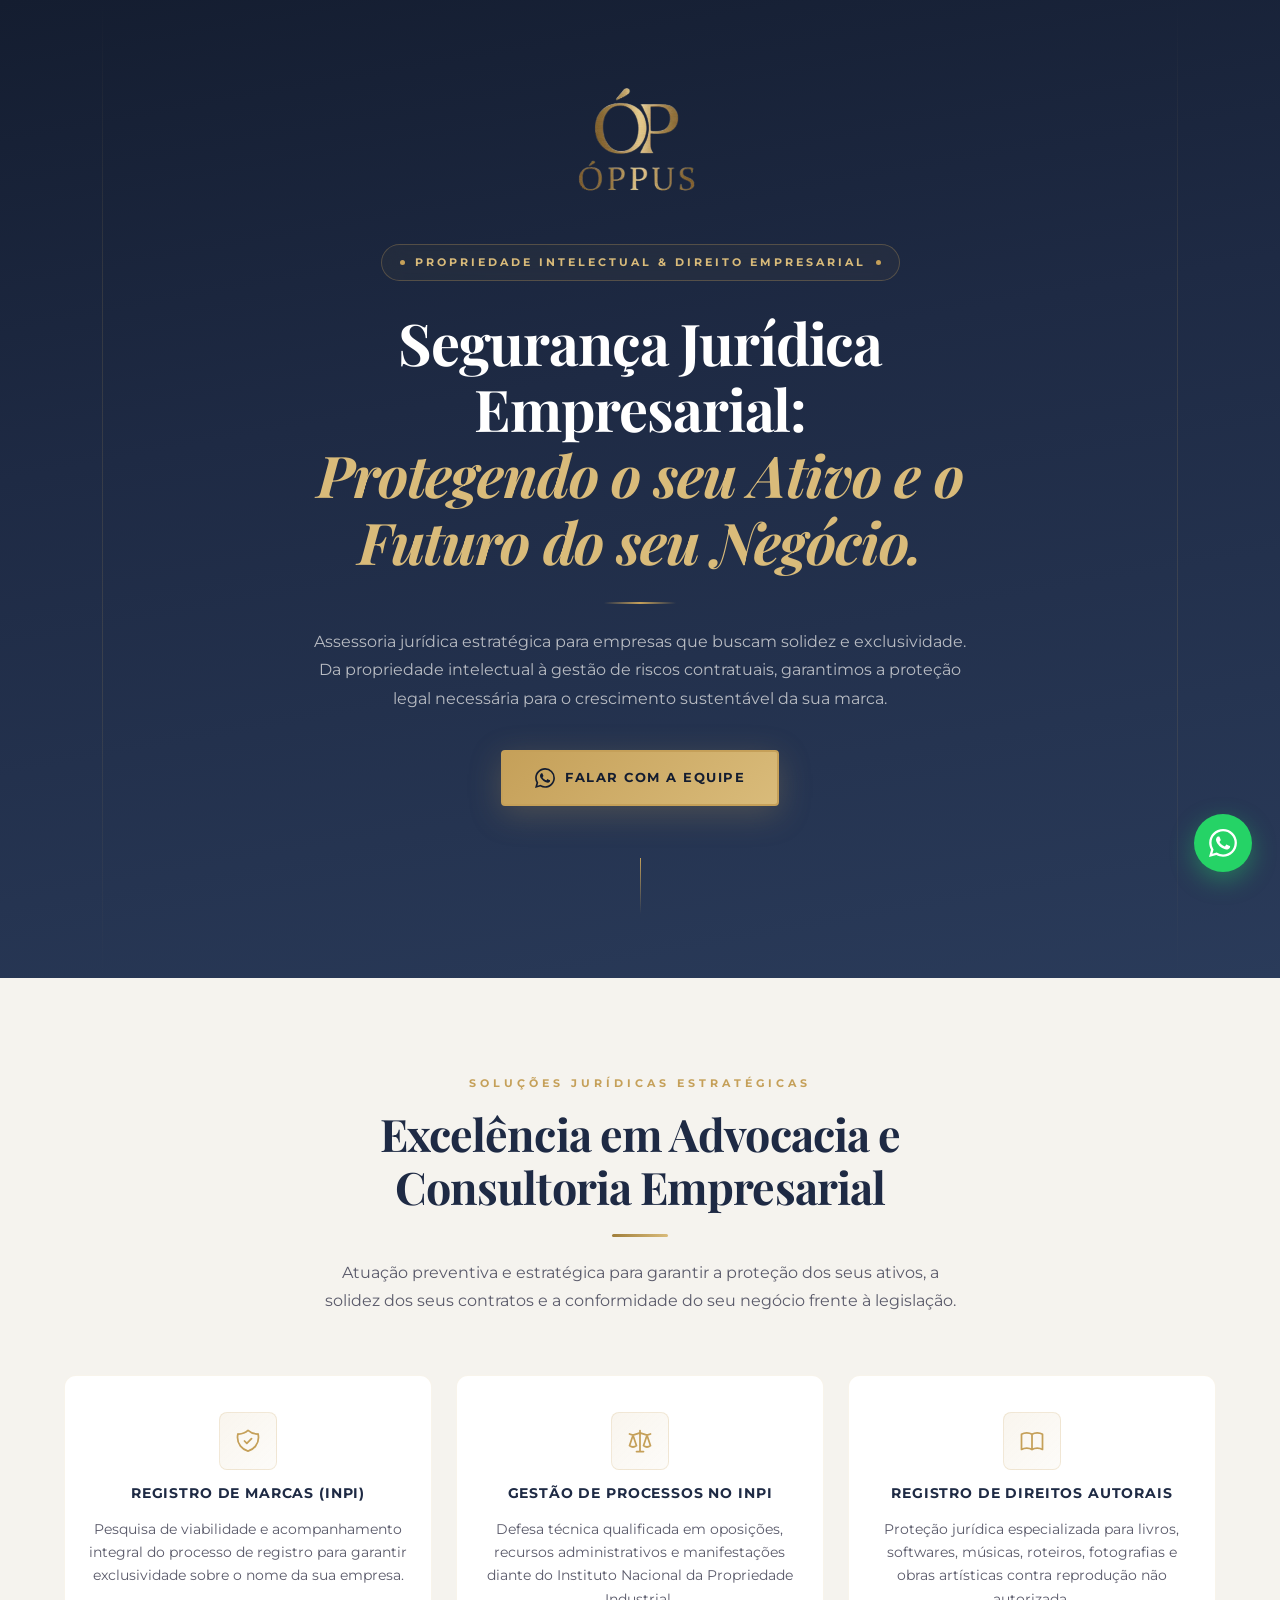
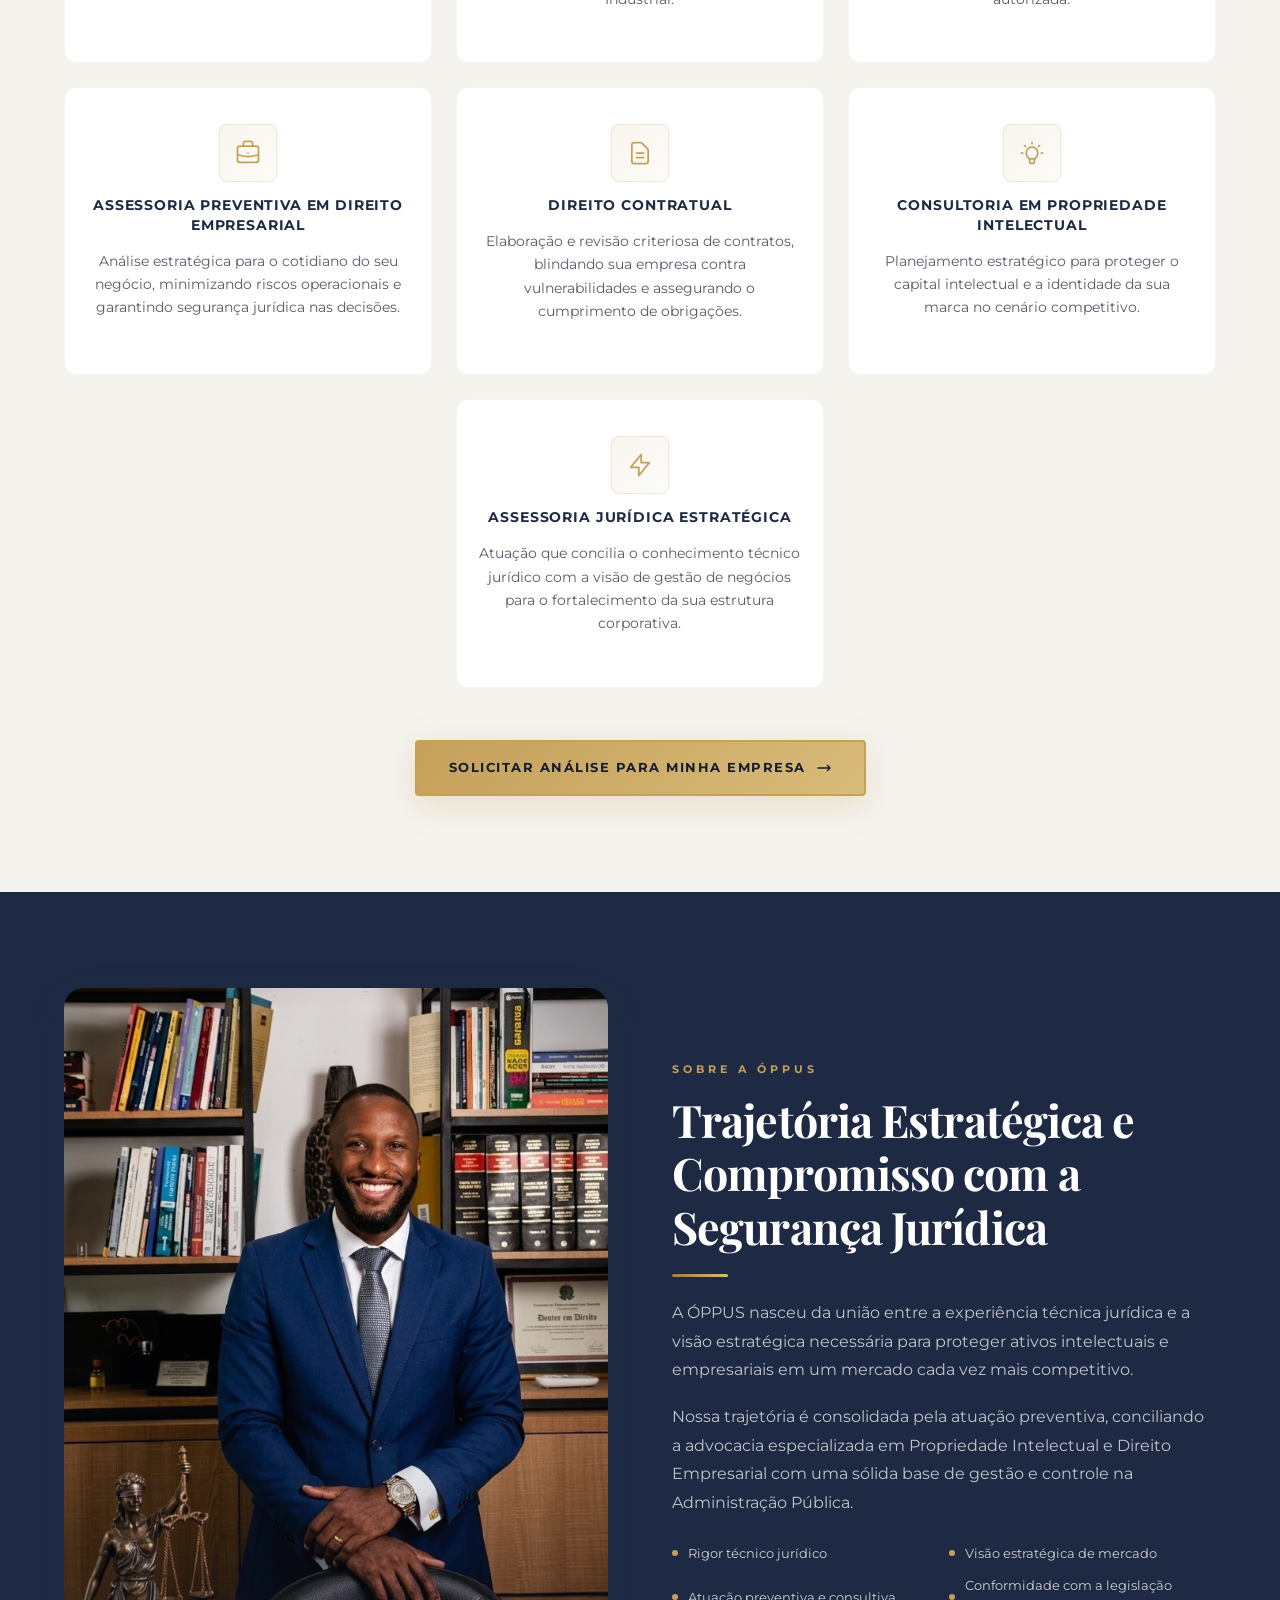
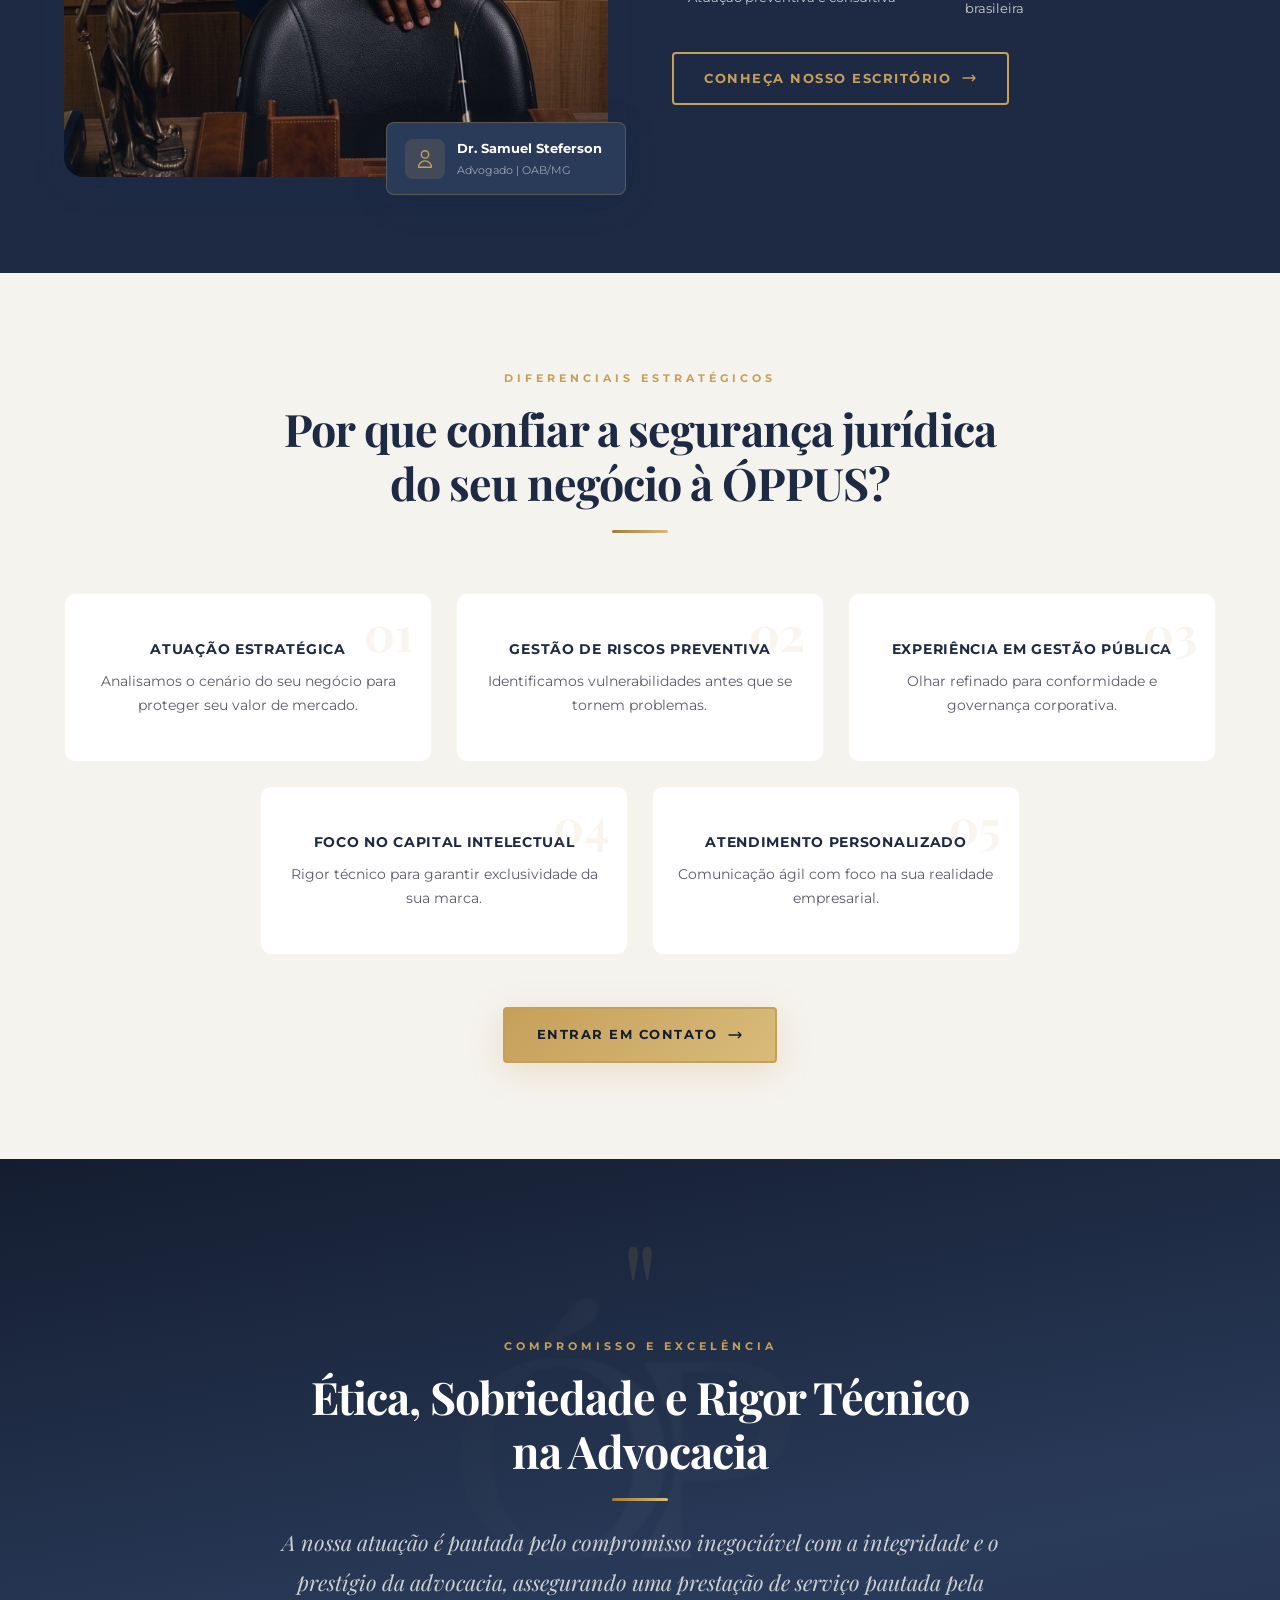
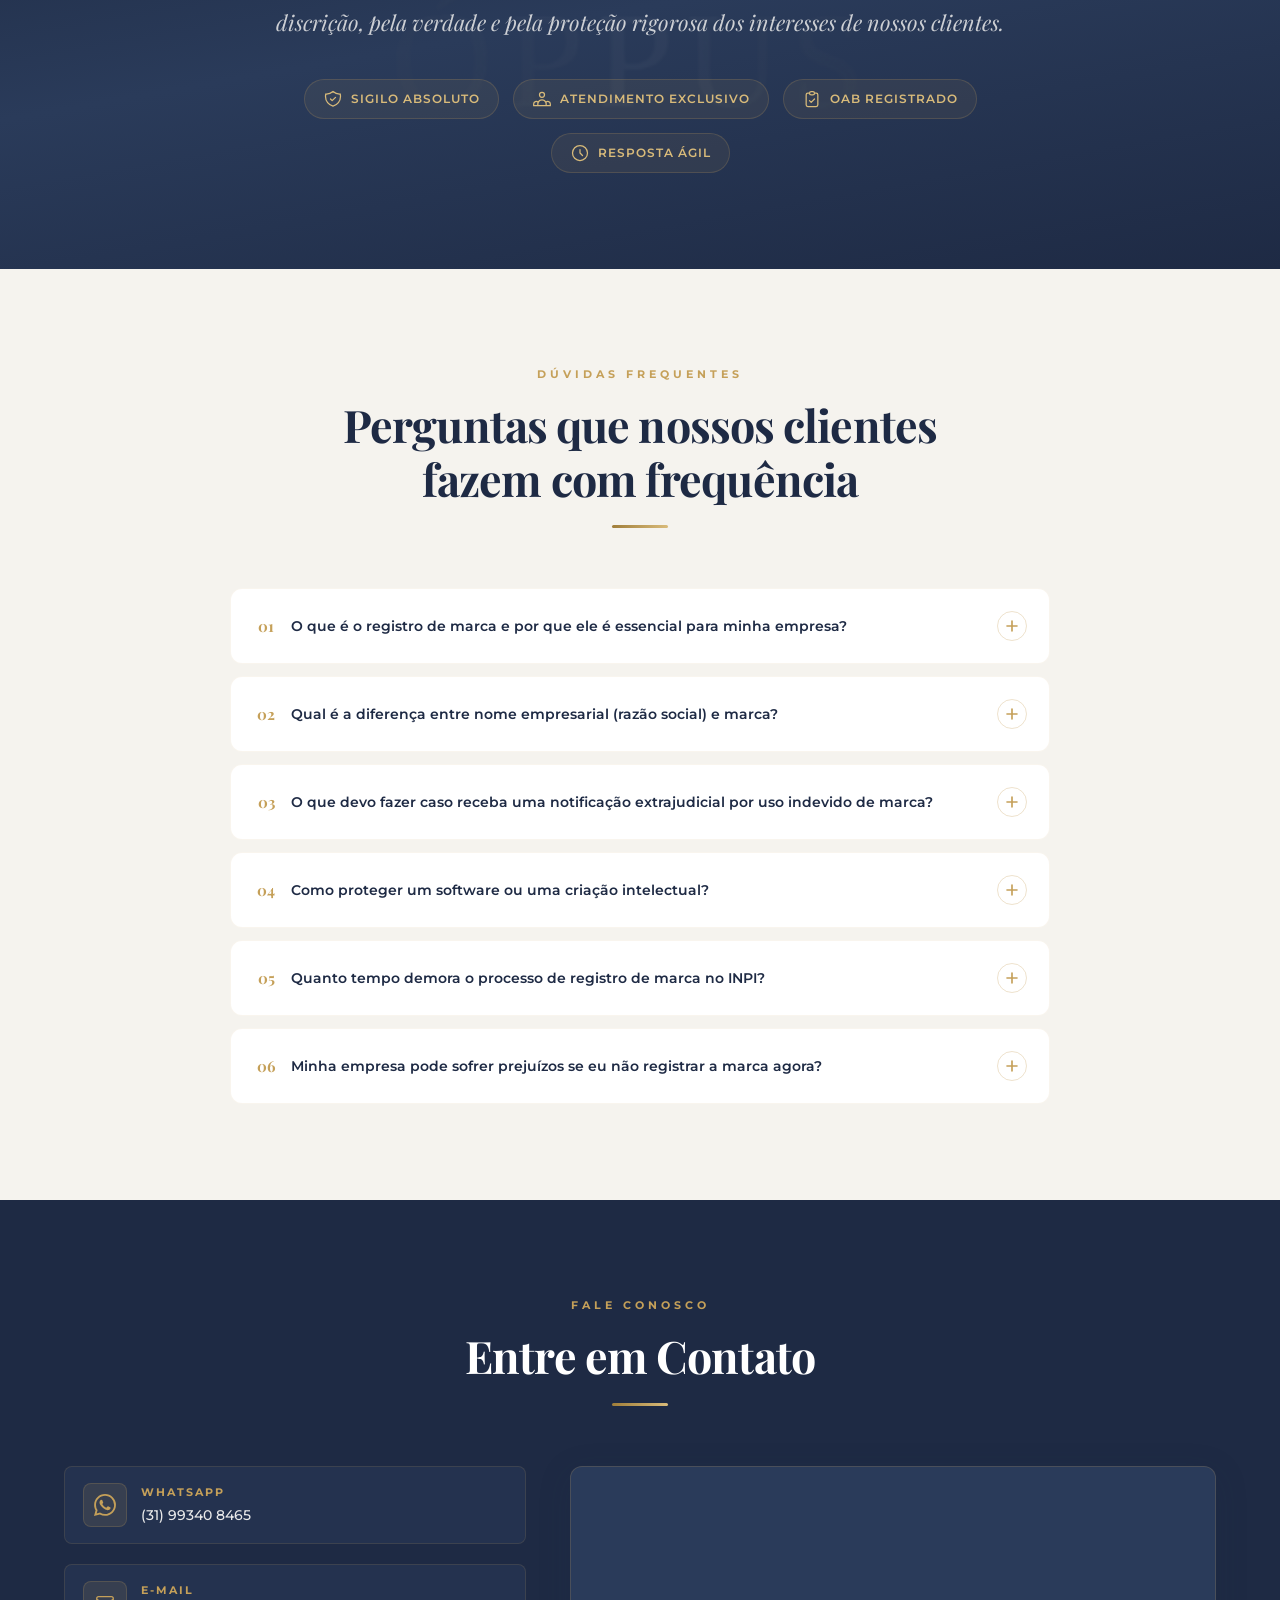
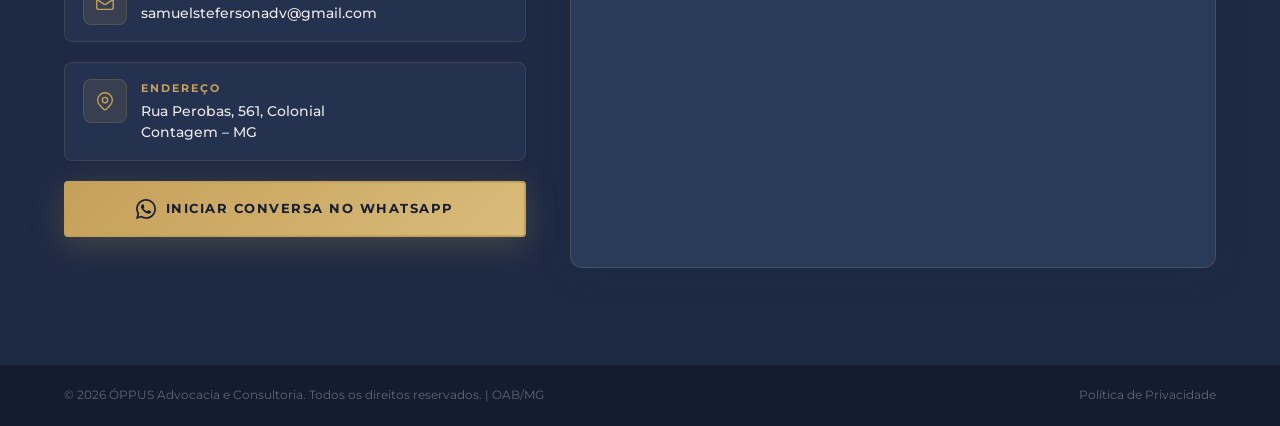
==== commit f548abf8: "Update index.html" ====
--- a/index.html
+++ b/index.html
@@ -36,7 +36,7 @@
         <div class="hero-inner">
             <!-- Logo -->
             <div class="hero-logo-wrap" data-animate="fade-down">
-                <img src="assets/logo-gold.png" alt="ÓPPUS Advocacia" class="hero-logo">
+                <img src="logo-gold.png" alt="ÓPPUS Advocacia" class="hero-logo">
             </div>
 
             <!-- Badge -->
@@ -198,7 +198,7 @@
                 <!-- Image Column -->
                 <div class="about-image-col" data-animate="fade-right">
                     <div class="about-image-frame">
-                        <img src="assets/advogado.jpeg" alt="Dr. Samuel Steferson – Advogado ÓPPUS" class="about-image">
+                        <img src="advogado.jpeg" alt="Dr. Samuel Steferson – Advogado ÓPPUS" class="about-image">
                         <div class="about-image-overlay"></div>
                         <!-- Gold corner decorations -->
                         <div class="corner-deco corner-tl"></div>
@@ -335,7 +335,7 @@
     <!-- ══════════════════════════════════════════════ -->
     <section id="compromisso" class="section-dark section-compromisso">
         <div class="compromisso-bg-deco">
-            <img src="assets/logo-gold.png" alt="" class="compromisso-watermark" aria-hidden="true">
+            <img src="logo-gold.png" alt="" class="compromisso-watermark" aria-hidden="true">
         </div>
         <div class="container">
             <div class="compromisso-inner" data-animate="fade-up">
